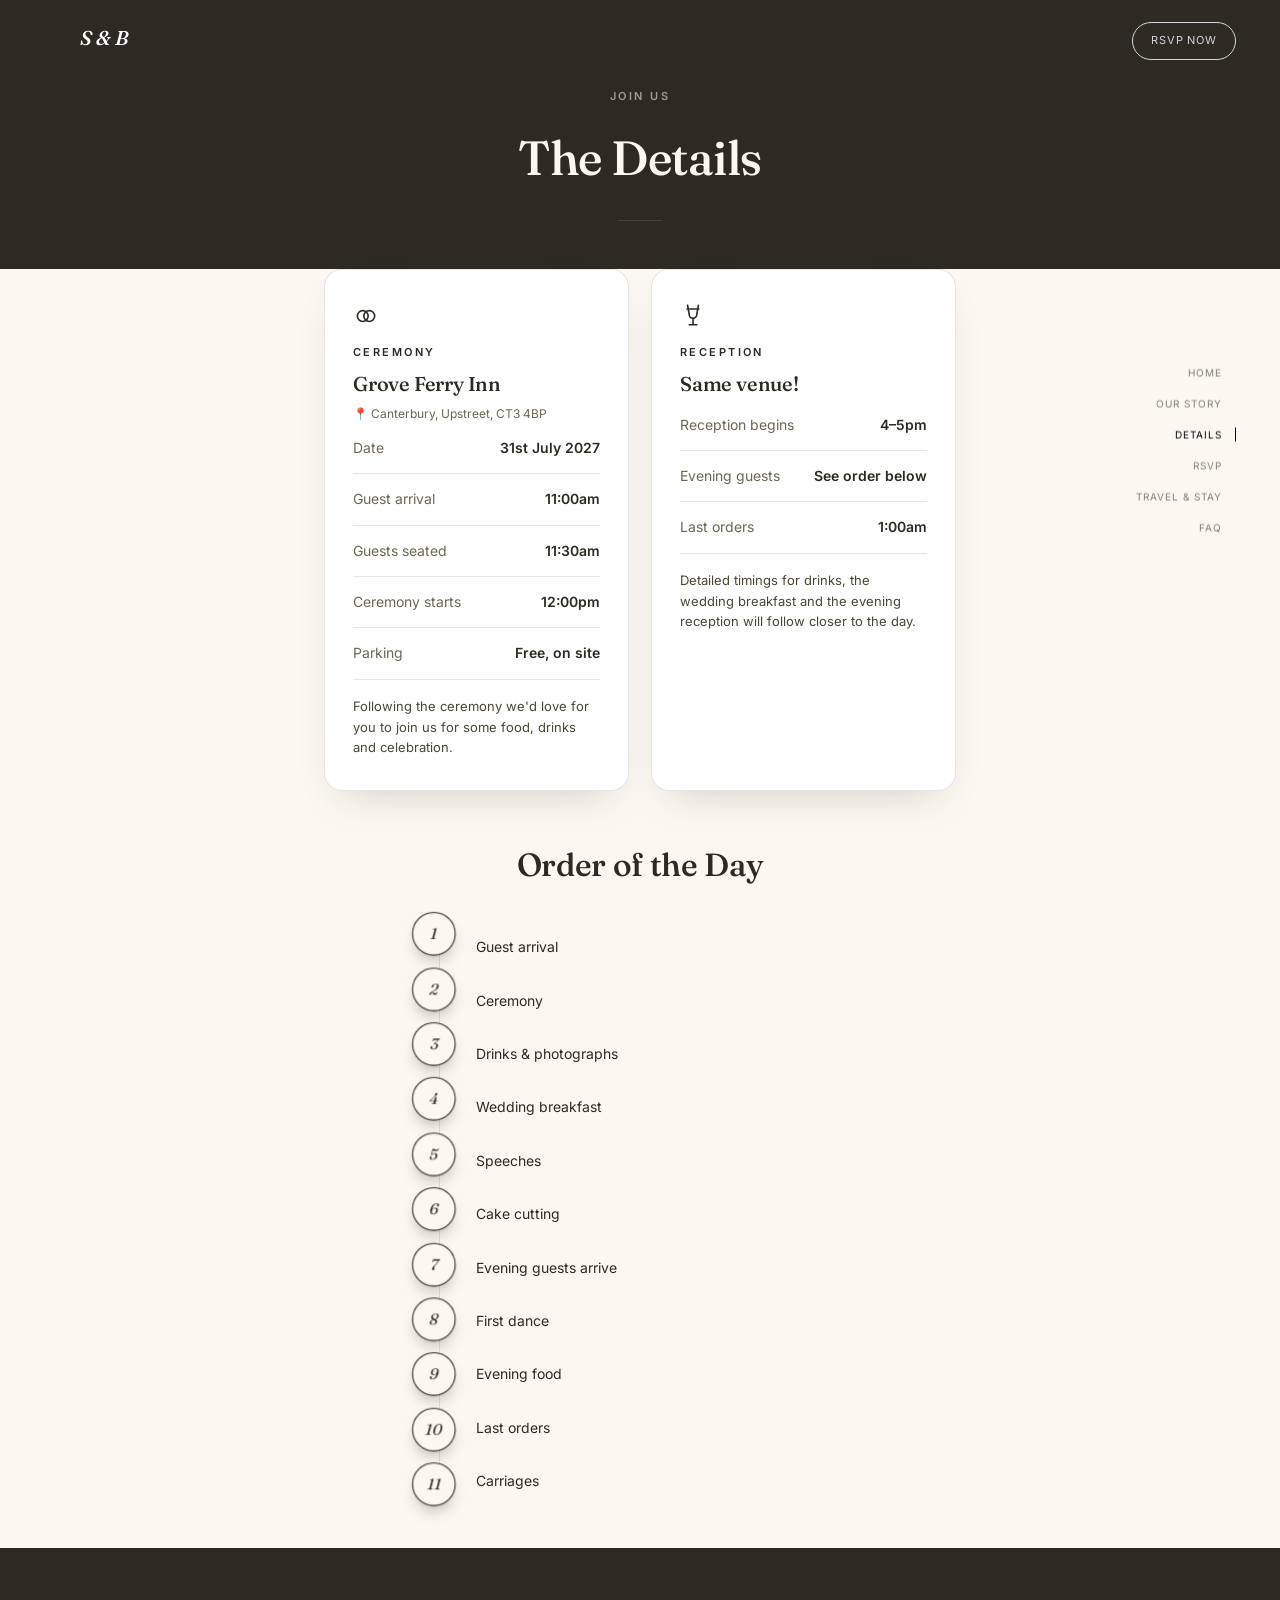
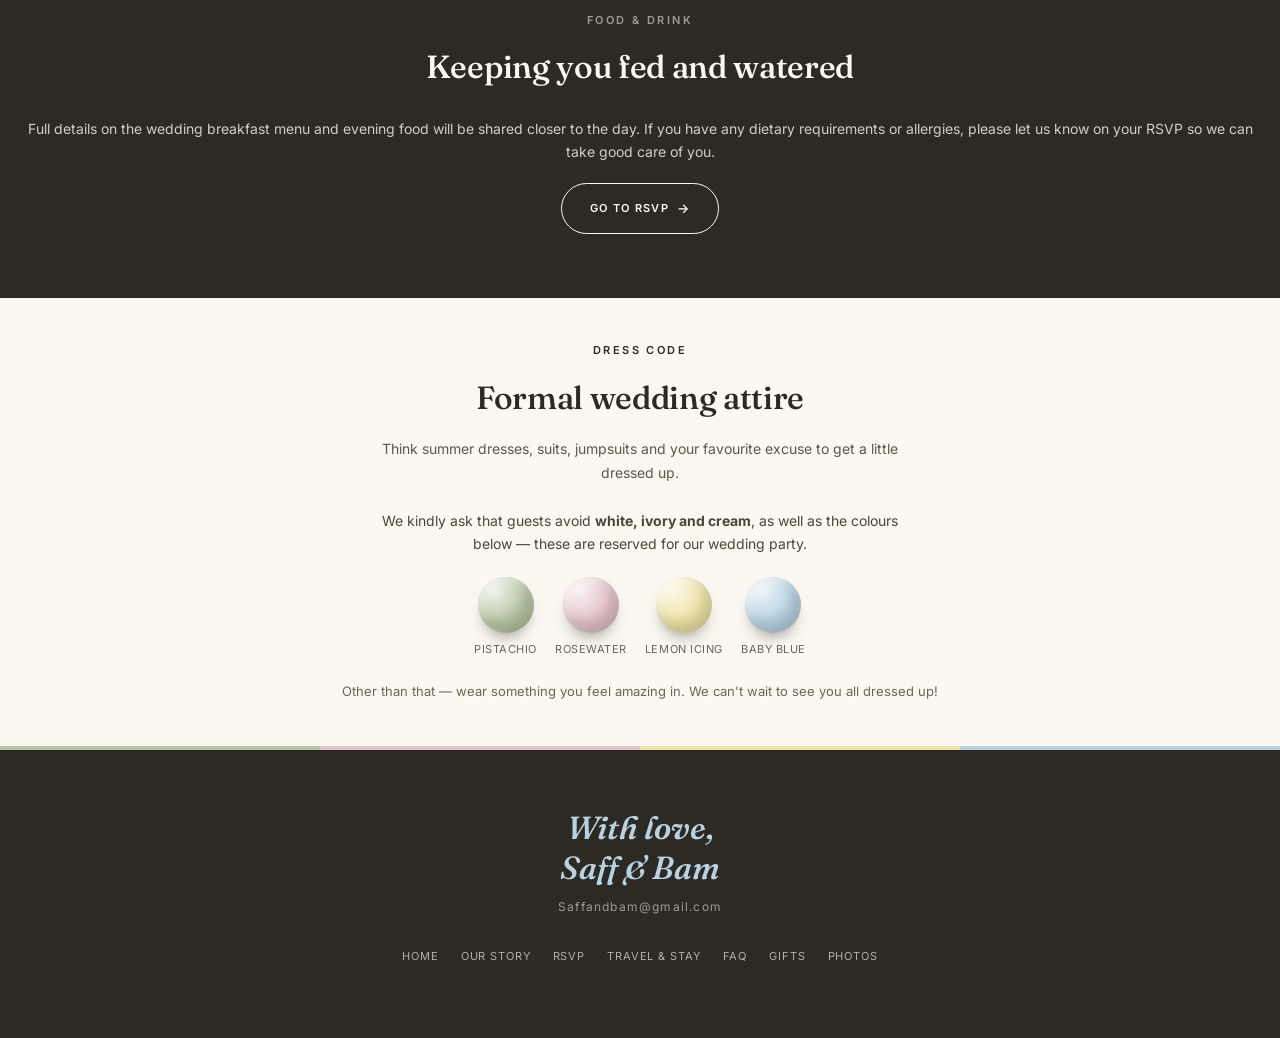
==== details.html @ 83f5a93e "Update details.html" ====
<!DOCTYPE html>
<html lang="en">
<head>
<meta charset="UTF-8">
<meta name="viewport" content="width=device-width, initial-scale=1.0">
<title>Details — Saff &amp; Bam</title>
<link rel="stylesheet" href="styles.css">
<style>
  .page-header{ background:var(--ink); padding:88px 24px 0; }
  .page-header .eyebrow{ color:var(--paper); opacity:.55; }
  .page-header h1{ color:var(--paper); }
  .page-header .lead{ color:rgba(251,248,241,.75); }
  .page-header .divider{ background:rgba(251,248,241,.3); }
  .page-header::after{ height:24px; }

  .card-icon{ width:26px; height:26px; color:var(--ink); margin-bottom:8px; }
  .card .eyebrow{ display:flex; align-items:center; gap:8px; }

  /* ---------- order of the day timeline ---------- */
  .day-timeline{ position:relative; max-width:440px; margin:0 auto; padding-left:56px; perspective:800px; }
  .day-timeline::before{ content:""; position:absolute; left:19px; top:4px; bottom:4px; width:1px; background:var(--line); }
  .day-progress{ position:absolute; left:19px; top:4px; width:2px; height:0; background:var(--ink); transition:height .12s linear; }
  .day-item{ position:relative; padding:11px 0; transform-style:preserve-3d; }
  .day-item .num{
    position:absolute; left:-56px; top:6px; width:40px; height:40px; border-radius:50%;
    background:var(--paper); border:1px solid var(--ink); display:flex; align-items:center; justify-content:center;
    font-family:'Fraunces',serif; font-style:italic; font-size:14px; color:var(--ink);
    opacity:.4; transform:translateZ(-30px) scale(.85);
    transition:transform .5s cubic-bezier(.2,.8,.2,1), opacity .5s;
  }
  .day-item.in-view .num{ opacity:1; transform:translateZ(24px) scale(1.06); box-shadow:0 8px 16px -6px rgba(44,42,34,.4); }
  .day-item .label{ font-size:14px; padding-top:9px; }

  .food-block{ background:var(--ink); padding:64px 24px; text-align:center; }
  .food-block .eyebrow{ color:var(--paper); opacity:.55; justify-content:center; }
  .food-block h2{ color:var(--paper); }
  .food-block p{ color:rgba(251,248,241,.8); }
  .food-block .btn-primary{ border-color:var(--paper) !important; color:var(--paper) !important; }
  .food-block .btn-primary:hover{ background:var(--paper); color:var(--ink) !important; }

  .eyebrow{ color:var(--ink); }

  section{ padding:44px 24px; }
  .section-head{ margin-bottom:26px; }

  #order-of-day{ padding-top:36px; }
  #order-of-day h2{ font-size:clamp(24px,4vw,32px); }

  /* ---------- dress code swatches: real 3D spheres ---------- */
  .swatch-row{ display:flex; gap:18px; justify-content:center; margin:22px 0; flex-wrap:wrap; }
  .swatch-lg{ text-align:center; }
  .swatch-lg .dot{
    width:56px; height:56px; border-radius:50%; margin:0 auto 8px; position:relative; overflow:hidden;
    box-shadow:inset -6px -8px 14px rgba(0,0,0,.18), inset 4px 5px 10px rgba(255,255,255,.5), 0 10px 16px -8px rgba(44,42,34,.5);
    transition:transform .15s ease-out;
    cursor:pointer;
  }
  .swatch-lg .dot::before{
    content:""; position:absolute; inset:0; border-radius:50%;
    background:radial-gradient(circle at 30% 25%, rgba(255,255,255,.75), transparent 55%);
    pointer-events:none;
  }
  .swatch-lg .name{ font-size:11px; letter-spacing:.05em; text-transform:uppercase; color:#6b6752; }
</style>
</head>
<body>

<nav class="site-nav">
  <a href="index.html" class="brand">S &amp; B</a>
</nav>
<a href="rsvp.html" class="nav-rsvp">RSVP Now</a>
<nav class="persistent-nav">
  <a href="index.html">Home</a>
  <a href="our-story.html">Our Story</a>
  <a href="details.html" class="active">Details</a>
  <a href="rsvp.html">RSVP</a>
  <a href="travel-stay.html">Travel &amp; Stay</a>
  <a href="faq.html">FAQ</a>
</nav>

<button class="nav-toggle" aria-label="Open menu" aria-expanded="false">
  <span class="bar"></span>
</button>
<nav class="nav-drawer">
  <a href="index.html">Home</a>
  <a href="our-story.html">Our Story</a>
  <a href="details.html" class="active">Details</a>
  <a href="rsvp.html">RSVP</a>
  <a href="travel-stay.html">Travel &amp; Stay</a>
  <a href="faq.html">FAQ</a>
  <a href="rsvp.html" class="nav-drawer-rsvp">RSVP Now</a>
</nav>

<header class="page-header">
  <div class="eyebrow">Join us</div>
  <h1>The Details</h1>
  <div class="divider"></div>
</header>

<section class="wrap-narrow" style="padding-top:0;">
  <div class="card-grid cols-2">
    <div class="card">
      <svg class="card-icon" viewBox="0 0 24 24" fill="none" stroke="currentColor" stroke-width="1.5" stroke-linecap="round" stroke-linejoin="round"><circle cx="9" cy="13" r="5"/><circle cx="15" cy="13" r="5"/></svg>
      <div class="eyebrow">Ceremony</div>
      <h3 style="margin-top:6px;font-size:20px;">Grove Ferry Inn</h3>
      <p style="margin-top:4px;font-size:12px;color:#6b6752;">📍 Canterbury, Upstreet, CT3 4BP</p>
      <div class="detail-row"><span class="k">Date</span><span class="v">31st July 2027</span></div>
      <div class="detail-row"><span class="k">Guest arrival</span><span class="v">11:00am</span></div>
      <div class="detail-row"><span class="k">Guests seated</span><span class="v">11:30am</span></div>
      <div class="detail-row"><span class="k">Ceremony starts</span><span class="v">12:00pm</span></div>
      <div class="detail-row"><span class="k">Parking</span><span class="v">Free, on site</span></div>
      <p style="margin-top:16px;font-size:13px;color:#4a4735;">Following the ceremony we'd love for you to join us for some food, drinks and celebration.</p>
    </div>
    <div class="card">
      <svg class="card-icon" viewBox="0 0 24 24" fill="none" stroke="currentColor" stroke-width="1.5" stroke-linecap="round" stroke-linejoin="round"><path d="M7 3l1.5 8.5a3.5 3.5 0 0 0 7 0L17 3"/><path d="M12 15v6M8.5 21h7"/><path d="M6.5 6.5h11"/></svg>
      <div class="eyebrow">Reception</div>
      <h3 style="margin-top:6px;font-size:20px;">Same venue!</h3>
      <div class="detail-row"><span class="k">Reception begins</span><span class="v">4–5pm</span></div>
      <div class="detail-row"><span class="k">Evening guests</span><span class="v">See order below</span></div>
      <div class="detail-row"><span class="k">Last orders</span><span class="v">1:00am</span></div>
      <p style="margin-top:16px;font-size:13px;color:#4a4735;">Detailed timings for drinks, the wedding breakfast and the evening reception will follow closer to the day.</p>
    </div>
  </div>
</section>

<section id="order-of-day">
  <div class="section-head">
    <h2>Order of the Day</h2>
  </div>
  <div class="day-timeline" id="dayTimeline">
    <div class="day-progress" id="dayProgress"></div>
    <div class="day-item"><div class="num">1</div><div class="label">Guest arrival</div></div>
    <div class="day-item"><div class="num">2</div><div class="label">Ceremony</div></div>
    <div class="day-item"><div class="num">3</div><div class="label">Drinks &amp; photographs</div></div>
    <div class="day-item"><div class="num">4</div><div class="label">Wedding breakfast</div></div>
    <div class="day-item"><div class="num">5</div><div class="label">Speeches</div></div>
    <div class="day-item"><div class="num">6</div><div class="label">Cake cutting</div></div>
    <div class="day-item"><div class="num">7</div><div class="label">Evening guests arrive</div></div>
    <div class="day-item"><div class="num">8</div><div class="label">First dance</div></div>
    <div class="day-item"><div class="num">9</div><div class="label">Evening food</div></div>
    <div class="day-item"><div class="num">10</div><div class="label">Last orders</div></div>
    <div class="day-item"><div class="num">11</div><div class="label">Carriages</div></div>
  </div>
</section>

<section class="food-block">
  <div class="section-head">
    <div class="eyebrow">Food &amp; Drink</div>
    <h2>Keeping you fed and watered</h2>
  </div>
  <p style="font-size:14px;">Full details on the wedding breakfast menu and evening food will be shared closer to the day. If you have any dietary requirements or allergies, please let us know on your RSVP so we can take good care of you.</p>
  <a class="btn btn-primary" href="rsvp.html" style="margin-top:20px; border-color:var(--ink); color:var(--ink);">Go to RSVP</a>
</section>

<section id="dress-code" style="text-align:center;">
  <div class="section-head">
    <div class="eyebrow">Dress Code</div>
    <h2>Formal wedding attire</h2>
    <p class="lead">Think summer dresses, suits, jumpsuits and your favourite excuse to get a little dressed up.</p>
  </div>

  <p style="max-width:520px;margin:0 auto;font-size:14px;color:#4a4735;">We kindly ask that guests avoid <strong>white, ivory and cream</strong>, as well as the colours below — these are reserved for our wedding party.</p>

  <div class="swatch-row">
    <div class="swatch-lg"><div class="dot" style="background:var(--pistachio);"></div><div class="name">Pistachio</div></div>
    <div class="swatch-lg"><div class="dot" style="background:var(--rosewater);"></div><div class="name">Rosewater</div></div>
    <div class="swatch-lg"><div class="dot" style="background:var(--lemon);"></div><div class="name">Lemon Icing</div></div>
    <div class="swatch-lg"><div class="dot" style="background:var(--babyblue);"></div><div class="name">Baby Blue</div></div>
  </div>

  <p style="font-size:13px;color:#6b6752;">Other than that — wear something you feel amazing in. We can't wait to see you all dressed up!</p>
</section>

<footer>
  <div class="script">With love,</div>
  <div class="script" style="margin-top:4px;">Saff &amp; Bam</div>
  <div class="tag">Saffandbam@gmail.com</div>
  <nav class="foot-nav">
    <a href="index.html">Home</a><a href="our-story.html">Our Story</a><a href="rsvp.html">RSVP</a>
    <a href="travel-stay.html">Travel &amp; Stay</a><a href="faq.html">FAQ</a><a href="gifts.html">Gifts</a><a href="photos.html">Photos</a>
  </nav>
</footer>

<script>
(function(){
  "use strict";
  var reduceMotion = window.matchMedia('(prefers-reduced-motion: reduce)').matches;

  /* ---- self-drawing timeline progress line ---- */
  var timeline = document.getElementById('dayTimeline');
  var progress = document.getElementById('dayProgress');
  if (timeline && progress && !reduceMotion){
    function updateProgress(){
      var rect = timeline.getBoundingClientRect();
      var vh = window.innerHeight || document.documentElement.clientHeight;
      var total = rect.height;
      var visible = vh * 0.75 - rect.top;
      var pct = Math.max(0, Math.min(1, visible / total));
      progress.style.height = (pct * 100) + '%';
    }
    window.addEventListener('scroll', updateProgress, {passive:true});
    window.addEventListener('resize', updateProgress);
    updateProgress();
  } else if (progress){
    progress.style.height = '100%';
  }

  /* ---- depth-pop markers as each step scrolls into view ---- */
  var items = document.querySelectorAll('.day-item');
  if ('IntersectionObserver' in window && !reduceMotion){
    var io = new IntersectionObserver(function(entries){
      entries.forEach(function(e){
        if (e.isIntersecting){ e.target.classList.add('in-view'); }
      });
    }, {threshold:.5});
    items.forEach(function(item){ io.observe(item); });
  } else {
    items.forEach(function(item){ item.classList.add('in-view'); });
  }

  /* ---- pointer-tilt on the dress-code spheres ---- */
  var dots = document.querySelectorAll('.swatch-lg .dot');
  dots.forEach(function(dot){
    dot.addEventListener('mousemove', function(e){
      var r = dot.getBoundingClientRect();
      var x = (e.clientX - r.left) / r.width - .5;
      var y = (e.clientY - r.top) / r.height - .5;
      dot.style.transform = 'perspective(300px) rotateY(' + (x*28) + 'deg) rotateX(' + (-y*28) + 'deg)';
    });
    dot.addEventListener('mouseleave', function(){ dot.style.transform = 'perspective(300px) rotateY(0) rotateX(0)'; });
    dot.addEventListener('touchmove', function(e){
      var t = e.touches[0]; var r = dot.getBoundingClientRect();
      var x = (t.clientX - r.left) / r.width - .5;
      var y = (t.clientY - r.top) / r.height - .5;
      dot.style.transform = 'perspective(300px) rotateY(' + (x*28) + 'deg) rotateX(' + (-y*28) + 'deg)';
    }, {passive:true});
    dot.addEventListener('touchend', function(){ dot.style.transform = 'perspective(300px) rotateY(0) rotateX(0)'; });
  });
})();
</script>
<script src="nav.js" defer></script>
</body>
</html>
---- styles.css ----
@import url('https://fonts.googleapis.com/css2?family=Fraunces:ital,opsz,wght@0,9..144,340;0,9..144,440;0,9..144,560;0,9..144,620;0,9..144,700;0,9..144,800;1,9..144,420;1,9..144,500&family=Inter:wght@400;500;600&family=Mrs+Saint+Delafield&display=swap');

:root{
  --ink:#2c2a22;
  --paper:#FBF8F1;
  --paper-soft:#F2EEE1;
  --pistachio:#B7C6A2;
  --pistachio-deep:#8FA476;
  --rosewater:#E3C3CA;
  --rosewater-deep:#C99CA9;
  --lemon:#EFE3A6;
  --lemon-deep:#D8C765;
  --babyblue:#B7D3E3;
  --babyblue-deep:#8EB6CE;
  --line: rgba(44,42,34,0.12);
  --ease: cubic-bezier(.6,.05,.2,1);
  --max: 1080px;
}
*{box-sizing:border-box;}
html{scroll-behavior:smooth;}
body{
  margin:0; background:var(--paper); color:var(--ink);
  font-family:'Inter', sans-serif; font-size:16px; line-height:1.6;
  -webkit-font-smoothing:antialiased;
}
h1,h2,h3,.display{ font-family:'Fraunces', serif; font-weight:520; letter-spacing:-0.01em; margin:0; color:var(--ink); }
.script{ font-family:'Fraunces', serif; font-style:italic; font-weight:560; line-height:1.15; }
p{ margin:0; }
a{ color:inherit; text-decoration:none; }
img{ max-width:100%; display:block; }
.eyebrow{ font-size:11px; letter-spacing:.22em; text-transform:uppercase; color:var(--rosewater-deep); font-weight:600; }

.wrap{ max-width:var(--max); margin:0 auto; padding:0 24px; }
.wrap-narrow{ max-width:680px; margin:0 auto; padding:0 24px; }

/* ---------- NAV — brand mark + persistent side list, always visible on desktop ---------- */
.site-nav{ position:fixed; top:0; left:0; z-index:44; padding:22px 24px 22px 80px; }
.brand{
  font-family:'Fraunces', serif; font-style:italic; font-weight:560; font-size:20px; color:#fff;
  letter-spacing:.01em; mix-blend-mode:difference;
}
.persistent-nav{
  position:fixed; right:44px; top:50%; transform:translateY(-50%); z-index:44;
  display:flex; flex-direction:column; align-items:flex-end; gap:15px;
  mix-blend-mode:difference;
}
.persistent-nav a{
  color:#fff; font-family:'Inter',sans-serif; font-size:10px; letter-spacing:.1em; text-transform:uppercase;
  opacity:.5; position:relative; padding-right:14px; transition:opacity .2s;
}
.persistent-nav a:hover{ opacity:.85; }
.persistent-nav a.active{ opacity:1; }
.persistent-nav a.active::after{ content:""; position:absolute; right:0; top:1px; bottom:1px; width:1px; background:#fff; }
.nav-rsvp{
  position:fixed; top:22px; right:44px; z-index:44;
  border:1px solid #fff; color:#fff; mix-blend-mode:difference;
  border-radius:999px; padding:9px 18px; font-size:11px; letter-spacing:.08em; text-transform:uppercase;
  display:none;
}
@media (min-width:640px){ .nav-rsvp{ display:inline-block; } }
@media (max-width:480px){ .persistent-nav{ right:20px; gap:11px; } .persistent-nav a{ font-size:9px; padding-right:11px; } .nav-rsvp{ right:20px; } }

/* ---------- MOBILE NAV: hamburger + full-screen drawer, replaces the always-visible side list below 860px ---------- */
.nav-toggle{
  display:none; position:fixed; top:18px; right:20px; z-index:46;
  width:44px; height:44px; border-radius:50%; border:1px solid rgba(251,248,241,.5);
  background:rgba(20,18,12,.25); backdrop-filter:blur(2px);
  align-items:center; justify-content:center; cursor:pointer;
}
.nav-toggle .bar{ display:block; width:18px; height:1.5px; background:#fff; position:relative; transition:transform .25s var(--ease), opacity .2s; }
.nav-toggle .bar::before, .nav-toggle .bar::after{ content:""; position:absolute; left:0; width:18px; height:1.5px; background:#fff; transition:transform .25s var(--ease); }
.nav-toggle .bar::before{ top:-6px; }
.nav-toggle .bar::after{ top:6px; }
body.nav-open .nav-toggle .bar{ background:transparent; }
body.nav-open .nav-toggle .bar::before{ top:0; transform:rotate(45deg); }
body.nav-open .nav-toggle .bar::after{ top:0; transform:rotate(-45deg); }

.nav-drawer{
  position:fixed; inset:0; z-index:45; background:var(--ink);
  display:flex; flex-direction:column; align-items:center; justify-content:center; gap:22px;
  opacity:0; pointer-events:none; transform:translateY(-8px);
  transition:opacity .3s var(--ease), transform .3s var(--ease);
}
body.nav-open .nav-drawer{ opacity:1; pointer-events:auto; transform:none; }
.nav-drawer a{
  color:var(--paper); font-family:'Fraunces',serif; font-size:22px; opacity:.85; transition:opacity .2s;
}
.nav-drawer a.active{ opacity:1; font-style:italic; color:var(--rosewater); }
.nav-drawer a:hover{ opacity:1; }
.nav-drawer .nav-drawer-rsvp{
  margin-top:14px; border:1px solid var(--paper); border-radius:999px; padding:12px 30px;
  font-family:'Inter',sans-serif; font-size:11px; letter-spacing:.14em; text-transform:uppercase;
}

@media (max-width:860px){
  .persistent-nav{ display:none; }
  .nav-toggle{ display:flex; }
}
@media (min-width:861px){
  .nav-drawer{ display:none; }
}
body.nav-open{ overflow:hidden; }
body.nav-open .site-nav,
body.nav-open .nav-rsvp{ opacity:0; pointer-events:none; }

/* ---------- HERO / PAGE HEADER ---------- */
.page-header{
  text-align:center; padding:110px 24px 0;
  background: var(--pistachio);
}
.page-header .eyebrow{ color:var(--ink); opacity:.55; }
.page-header h1{ font-size:clamp(32px,6vw,48px); margin-top:14px; }
.page-header p.lead{ max-width:520px; margin:18px auto 0; color:#3a4232; font-size:14px; line-height:1.7; }
.page-header::after{
  content:""; display:block; height:52px;
}
.divider{ width:44px; height:1px; background:var(--ink); opacity:.35; margin:24px auto; }

/* ---------- FLORAL SPRIG (inline svg accent) ---------- */
.sprig{ width:52px; height:auto; margin:0 auto; opacity:.75; }

/* ---------- SECTION ---------- */
section{ padding:72px 24px; }
.section-head{ text-align:center; margin-bottom:44px; }
.section-head h2{ font-size:clamp(24px,4vw,32px); margin-top:12px; }
.section-head p.lead{ margin-top:14px; font-size:14px; color:#5b5847; max-width:520px; margin-left:auto; margin-right:auto; line-height:1.7; }

/* ---------- CARDS ---------- */
.card{
  background:#fff; border-radius:18px; padding:32px 28px;
  box-shadow:0 18px 40px -22px rgba(44,42,34,.25);
  border:1px solid var(--line);
}
.card-grid{ display:grid; gap:22px; }
@media (min-width:640px){ .card-grid.cols-2{ grid-template-columns:1fr 1fr; } }
@media (min-width:860px){ .card-grid.cols-3{ grid-template-columns:repeat(3,1fr); } }

.tag-swatches{ display:flex; gap:10px; justify-content:center; margin:22px 0; flex-wrap:wrap; }
.swatch{ width:18px; height:18px; border-radius:50%; box-shadow:inset 0 0 0 1px rgba(0,0,0,.08); }
.swatch.pistachio{ background:var(--pistachio); }
.swatch.rosewater{ background:var(--rosewater); }
.swatch.lemon{ background:var(--lemon); }
.swatch.babyblue{ background:var(--babyblue); }

/* ---------- STORY TIMELINE ---------- */
.story-block{ margin-top:60px; }
.story-block:first-child{ margin-top:0; }
.story-block .story-eyebrow{ text-align:center; }
.story-block h3{ text-align:center; font-size:24px; margin-top:10px; }
.story-block p.body{ max-width:640px; margin:22px auto 0; font-size:15px; color:#433f30; line-height:1.85; }
.story-photo{ margin-top:28px; border-radius:16px; overflow:hidden; box-shadow:0 20px 44px -22px rgba(44,42,34,.35); max-width:520px; margin-left:auto; margin-right:auto; }
.story-video-frame{
  max-width:360px; margin:28px auto 0; border-radius:16px; overflow:hidden;
  box-shadow:0 20px 44px -22px rgba(44,42,34,.35); border:6px solid #fff;
  position:relative;
}
.story-video-frame video{ width:100%; display:block; }
.story-caption{ text-align:center; font-family:'Fraunces',serif; font-style:italic; color:#6b6752; font-size:13px; margin-top:14px; }

/* ---------- COUNTDOWN ---------- */
.countdown{ display:grid; grid-template-columns:repeat(4,1fr); gap:12px; max-width:420px; margin:32px auto 0; }
.countdown .cell{ border-radius:12px; padding:18px 4px; text-align:center; color:#2c2a22; }
.countdown .cell:nth-child(1){ background:var(--pistachio); }
.countdown .cell:nth-child(2){ background:var(--rosewater); }
.countdown .cell:nth-child(3){ background:var(--lemon); }
.countdown .cell:nth-child(4){ background:var(--babyblue); }
.countdown .num{ font-family:'Fraunces',serif; font-weight:560; font-size:24px; display:block; }
.countdown .lbl{ font-size:9px; letter-spacing:.14em; text-transform:uppercase; opacity:.65; margin-top:6px; display:block; }

/* ---------- DETAIL LIST ---------- */
.detail-row{ display:flex; justify-content:space-between; gap:16px; padding:14px 0; border-bottom:1px solid var(--line); font-size:14px; }
.detail-row:last-child{ border-bottom:none; }
.detail-row .k{ color:#6b6752; }
.detail-row .v{ font-weight:600; text-align:right; }

/* ---------- BUTTONS — thin outlined pill CTA language ---------- */
.btn{
  display:inline-flex; align-items:center; gap:8px; padding:14px 28px; border-radius:999px; font-size:11px;
  letter-spacing:.12em; text-transform:uppercase; font-weight:600; cursor:pointer; border:1px solid currentColor;
  background:transparent; transition:transform .25s var(--ease), background .25s, color .25s;
}
.btn::after{ content:"→"; font-size:13px; transition:transform .2s; }
.btn:hover{ transform:translateY(-2px); }
.btn:hover::after{ transform:translateX(3px); }
.btn-primary{ border-color:var(--ink); color:var(--ink); }
.btn-primary:hover{ background:var(--ink); color:var(--paper); }
.btn-ghost{ background:transparent; border:1px solid var(--ink); color:var(--ink); }
.btn-ghost:hover{ background:var(--ink); color:var(--paper); }

/* vertical capsule — the scroll-cue / signature CTA shape */
.capsule-cta{
  display:inline-flex; flex-direction:column; align-items:center; justify-content:center; gap:10px;
  width:78px; height:120px; border-radius:999px; border:1px solid rgba(251,248,241,.75);
  color:var(--paper); font-family:'Fraunces',serif; font-style:italic; font-size:13px; line-height:1.25; text-align:center;
  background:rgba(20,18,12,.15); backdrop-filter:blur(2px);
  transition:transform .3s var(--ease), border-color .3s;
}
.capsule-cta:hover{ transform:translateY(3px); border-color:#fff; }
.capsule-cta svg{ width:14px; height:14px; animation:capsule-bounce 1.8s ease-in-out infinite; }
@keyframes capsule-bounce{ 0%,100%{ transform:translateY(0); } 50%{ transform:translateY(4px); } }

/* ---------- FAQ ---------- */
details.faq-item{ border-bottom:1px solid var(--line); padding:16px 0; }
details.faq-item summary{ cursor:pointer; list-style:none; display:flex; justify-content:space-between; gap:12px; align-items:center; font-family:'Fraunces',serif; font-size:16px; }
details.faq-item summary::-webkit-details-marker{ display:none; }
details.faq-item summary::after{ content:"+"; color:var(--rosewater-deep); font-size:20px; font-family:'Inter',sans-serif; transition:transform .3s; flex-shrink:0; }
details.faq-item[open] summary::after{ transform:rotate(45deg); }
details.faq-item p{ margin-top:10px; font-size:14px; color:#4a4735; line-height:1.7; }

/* ---------- FORM ---------- */
.field{ margin-top:22px; text-align:left; }
.field label{ display:block; font-size:11px; letter-spacing:.08em; text-transform:uppercase; color:#6b6752; margin-bottom:6px; }
.field input, .field select, .field textarea{
  width:100%; border:1px solid var(--line); background:#fff; border-radius:10px;
  padding:12px 14px; font-family:'Inter',sans-serif; font-size:14px; color:var(--ink);
}
.field input:focus-visible, .field select:focus-visible, .field textarea:focus-visible{ outline:2px solid var(--rosewater-deep); outline-offset:1px; }
.attend-toggle{ display:flex; gap:8px; }
.attend-toggle input{ position:absolute; opacity:0; width:1px; height:1px; }
.attend-toggle label{ flex:1; text-align:center; padding:12px 0; border-radius:10px; border:1px solid var(--line); font-size:13px; cursor:pointer; font-weight:500; transition:background .25s,color .25s; }
.attend-toggle input:checked + label{ background:var(--ink); color:var(--paper); border-color:var(--ink); }

/* ---------- GALLERY ---------- */
.gallery{ columns:2 220px; column-gap:12px; }
.gallery img{ margin-bottom:12px; border-radius:12px; }
@media(min-width:700px){ .gallery{ columns:3 240px; } }

/* ---------- FOOTER ---------- */
footer{ padding:64px 24px 72px; text-align:center; background:var(--ink); color:var(--paper); margin-top:0; position:relative; }
footer::before{
  content:""; position:absolute; top:0; left:0; right:0; height:4px;
  background: linear-gradient(90deg, var(--pistachio) 0 25%, var(--rosewater) 25% 50%, var(--lemon) 50% 75%, var(--babyblue) 75% 100%);
}
footer .script{ font-size:32px; color:var(--babyblue); }
footer .tag{ margin-top:10px; font-size:12px; letter-spacing:.1em; color:rgba(251,248,241,.55); }
footer .foot-nav{ display:flex; gap:22px; justify-content:center; flex-wrap:wrap; margin-top:32px; }
footer .foot-nav a{ font-size:11px; letter-spacing:.08em; text-transform:uppercase; color:rgba(251,248,241,.65); }

@media (prefers-reduced-motion: reduce){ *{ animation-duration:.001ms !important; transition-duration:.001ms !important; } }
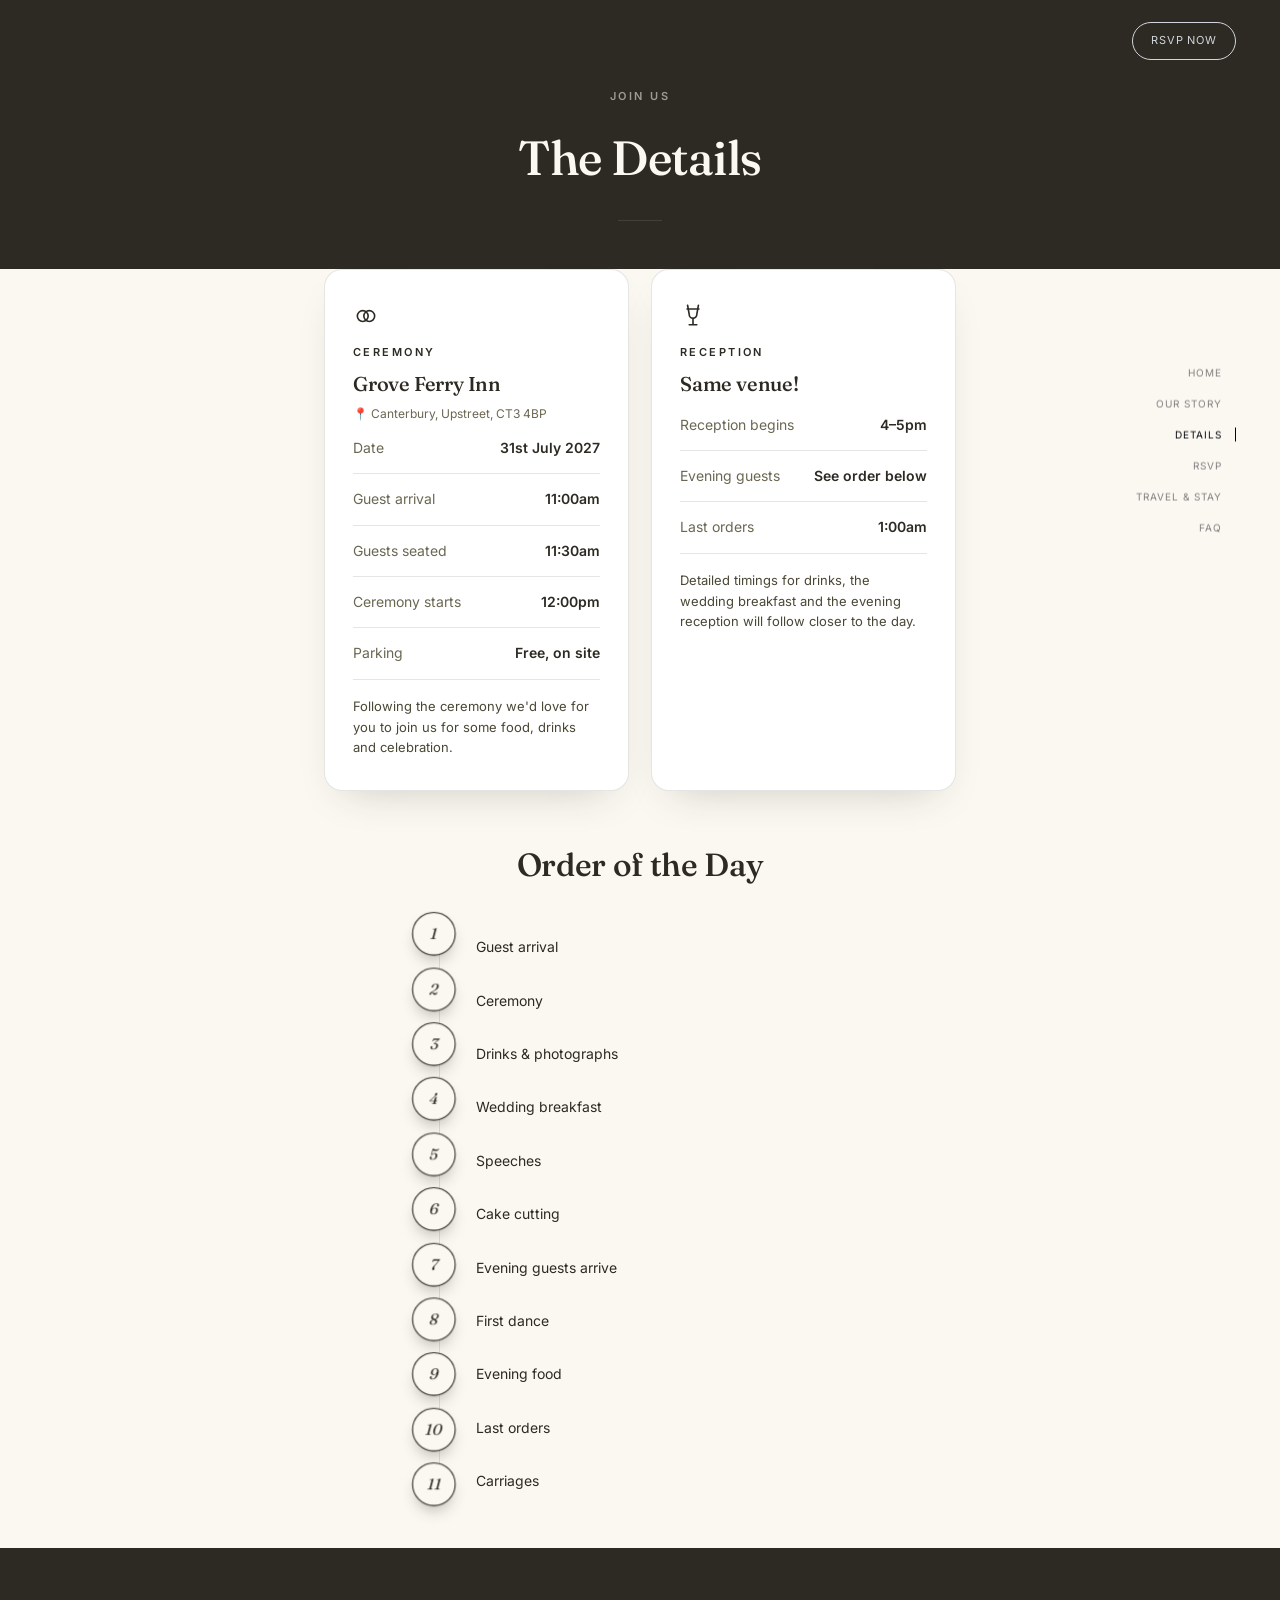
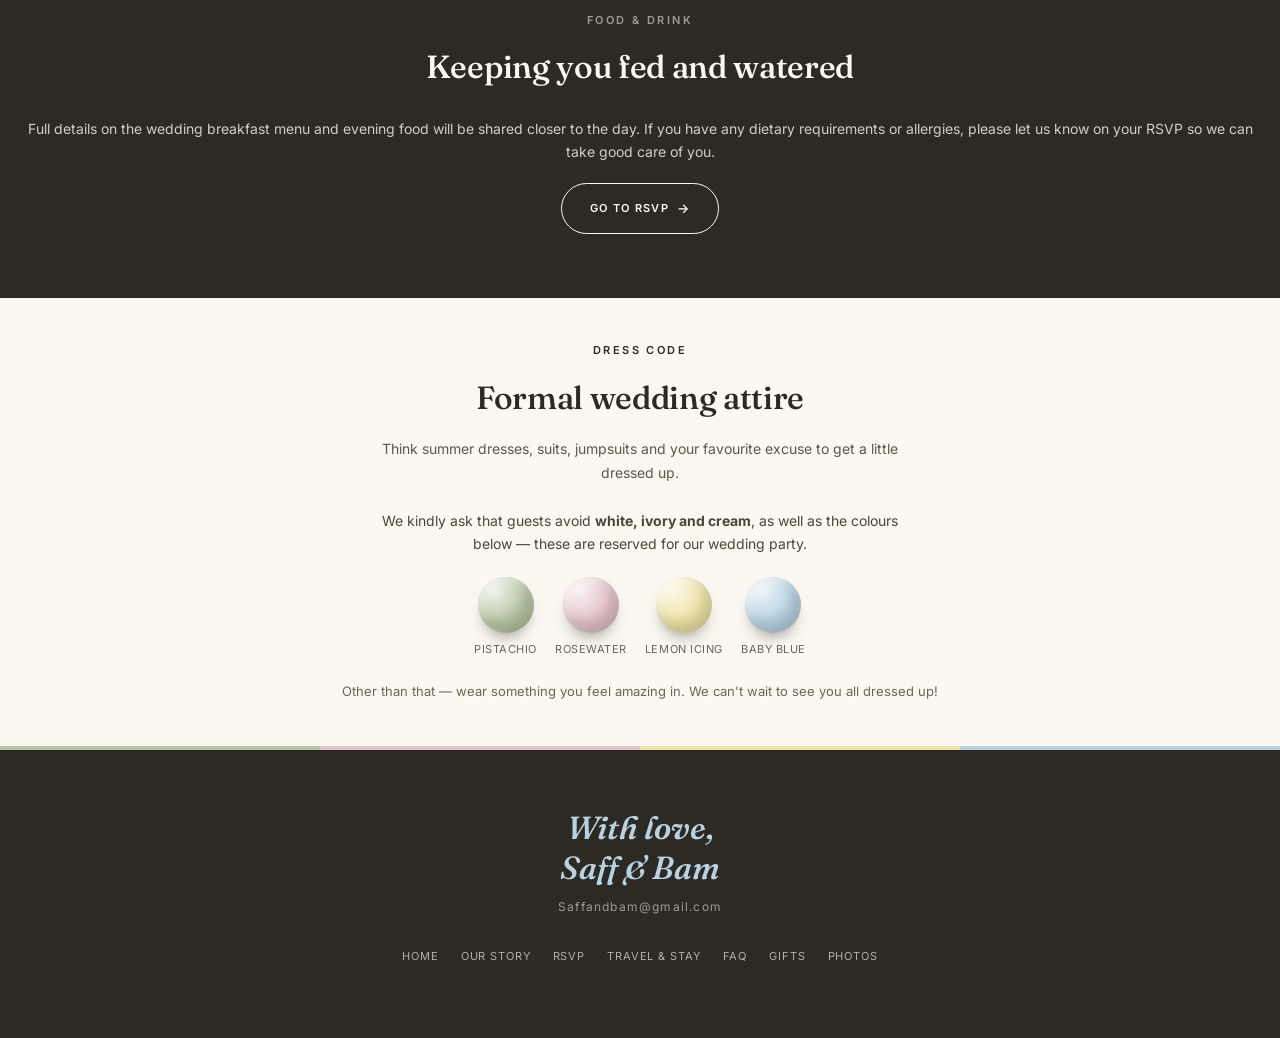
==== commit 512e5583: "Update details.html" ====
--- a/details.html
+++ b/details.html
@@ -65,9 +65,6 @@
 </head>
 <body>
 
-<nav class="site-nav">
-  <a href="index.html" class="brand">S &amp; B</a>
-</nav>
 <a href="rsvp.html" class="nav-rsvp">RSVP Now</a>
 <nav class="persistent-nav">
   <a href="index.html">Home</a>
--- a/styles.css
+++ b/styles.css
@@ -95,6 +95,7 @@
 @media (max-width:860px){
   .persistent-nav{ display:none; }
   .nav-toggle{ display:flex; }
+  .site-nav{ position:absolute; }
 }
 @media (min-width:861px){
   .nav-drawer{ display:none; }
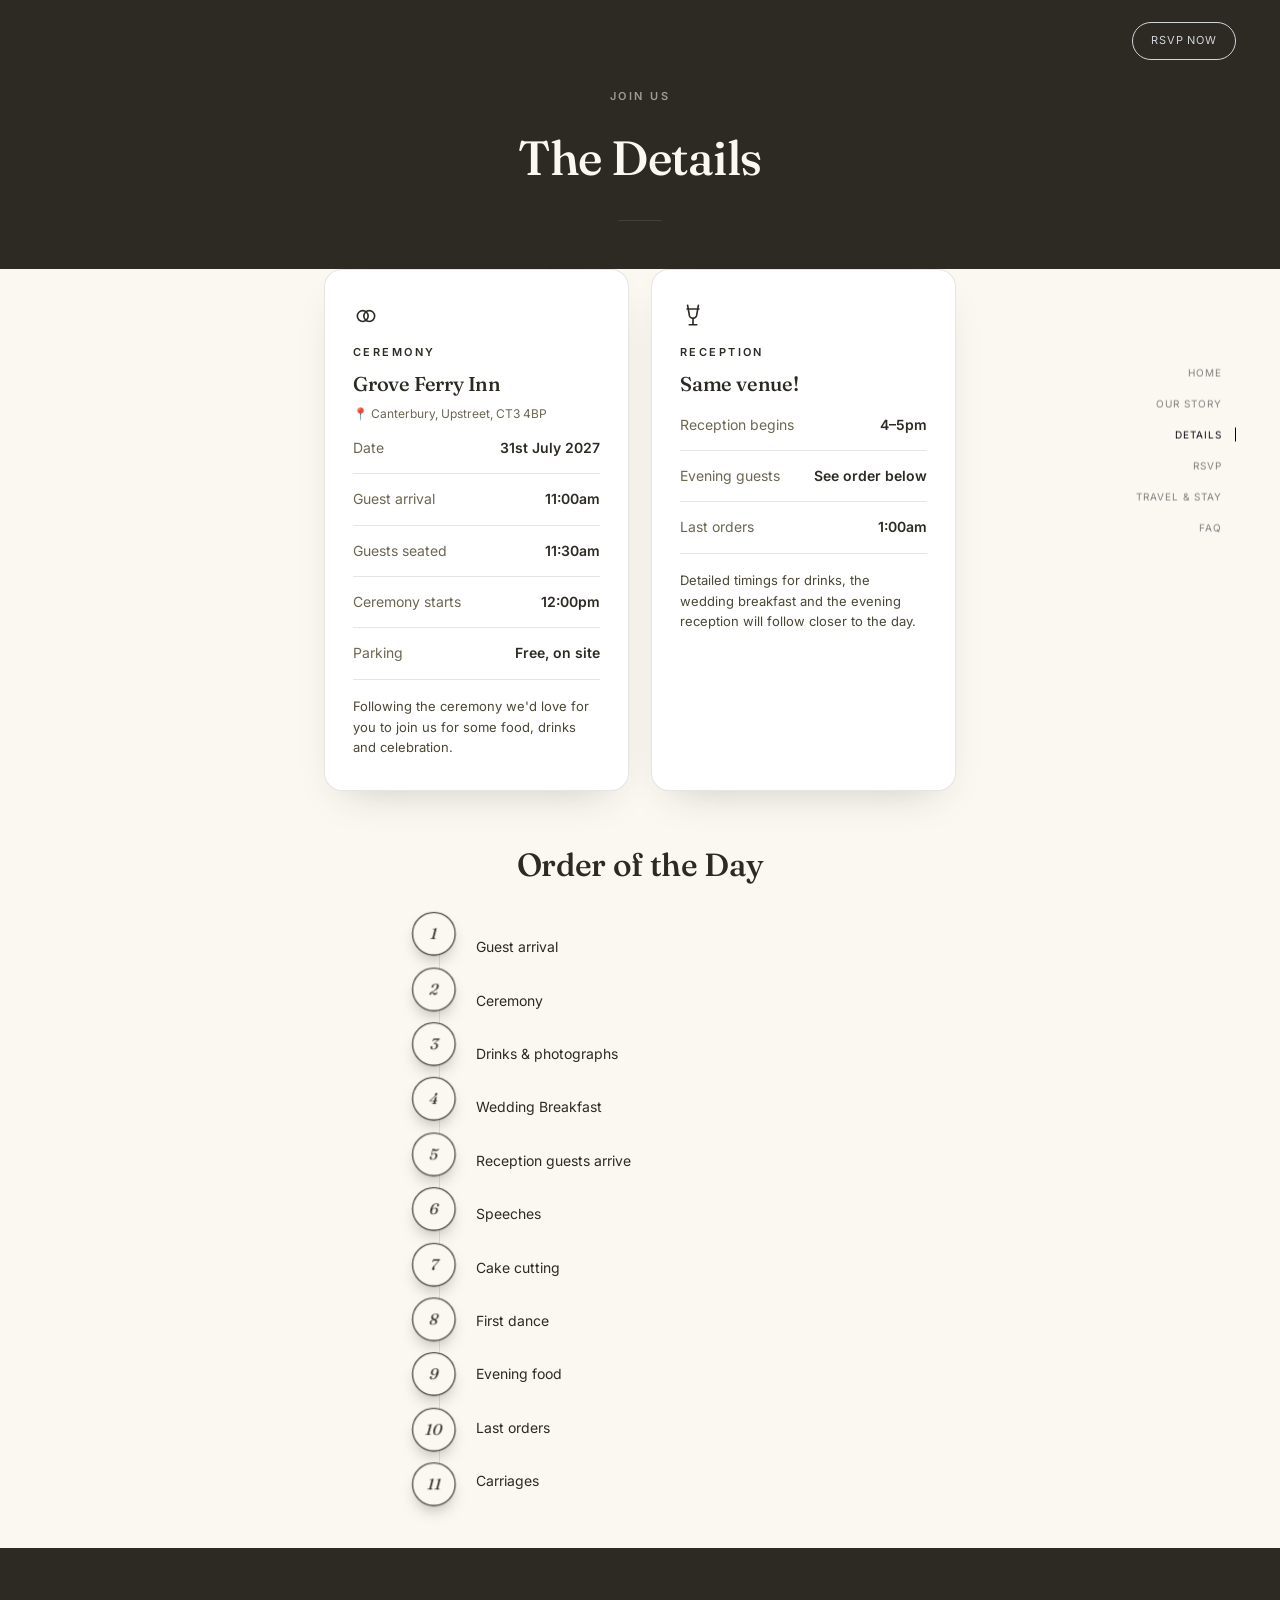
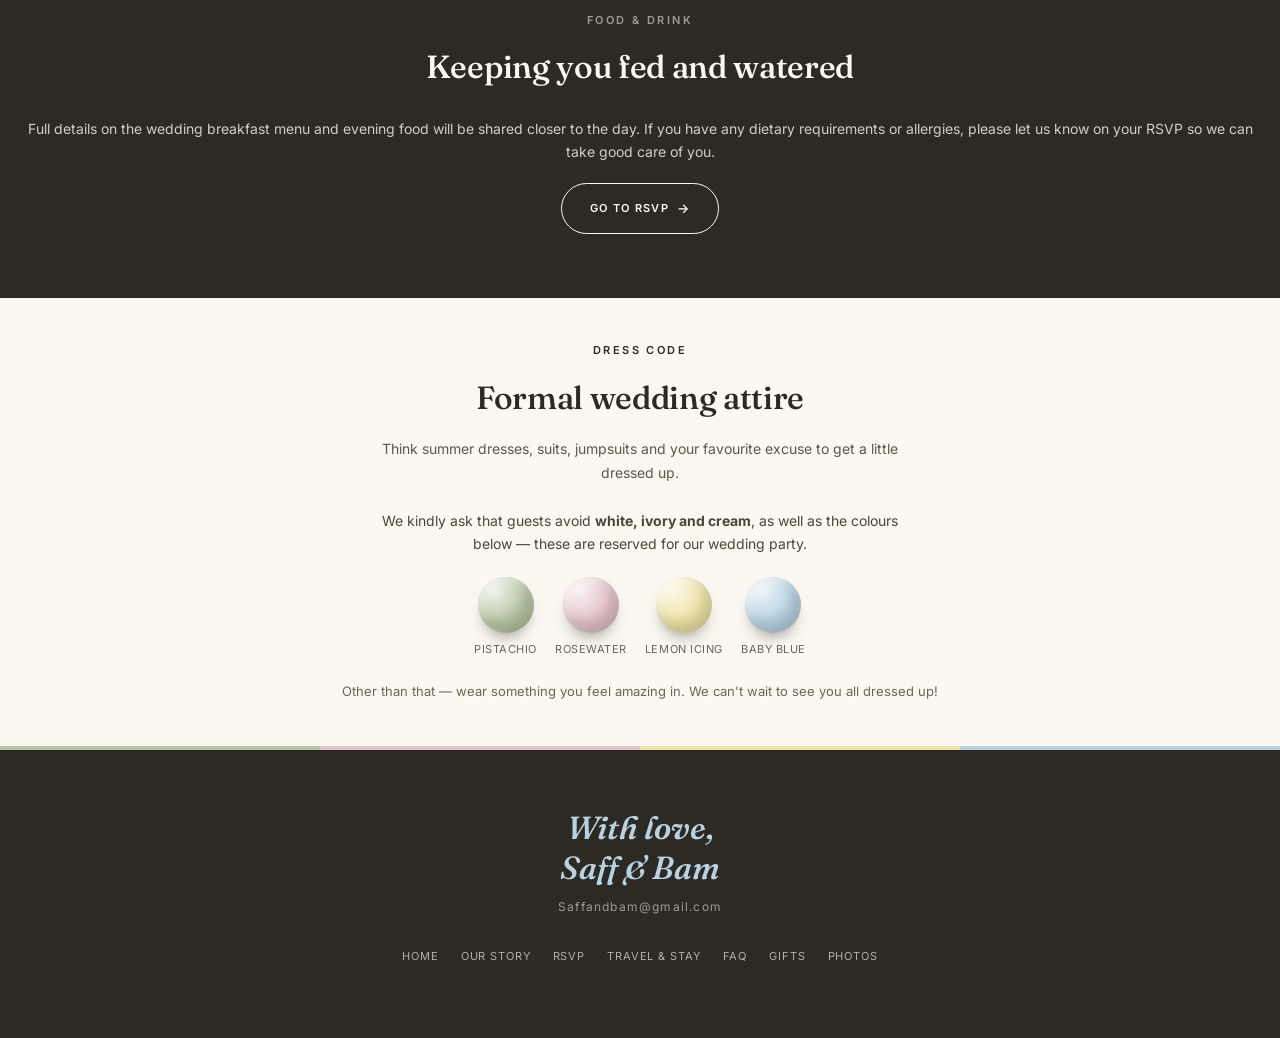
==== commit 0a22399e: "Update details.html" ====
--- a/details.html
+++ b/details.html
@@ -129,10 +129,10 @@
     <div class="day-item"><div class="num">1</div><div class="label">Guest arrival</div></div>
     <div class="day-item"><div class="num">2</div><div class="label">Ceremony</div></div>
     <div class="day-item"><div class="num">3</div><div class="label">Drinks &amp; photographs</div></div>
-    <div class="day-item"><div class="num">4</div><div class="label">Wedding breakfast</div></div>
-    <div class="day-item"><div class="num">5</div><div class="label">Speeches</div></div>
-    <div class="day-item"><div class="num">6</div><div class="label">Cake cutting</div></div>
-    <div class="day-item"><div class="num">7</div><div class="label">Evening guests arrive</div></div>
+    <div class="day-item"><div class="num">4</div><div class="label">Wedding Breakfast</div></div>
+    <div class="day-item"><div class="num">5</div><div class="label">Reception guests arrive</div></div>
+    <div class="day-item"><div class="num">6</div><div class="label">Speeches</div></div>
+    <div class="day-item"><div class="num">7</div><div class="label">Cake cutting</div></div>
     <div class="day-item"><div class="num">8</div><div class="label">First dance</div></div>
     <div class="day-item"><div class="num">9</div><div class="label">Evening food</div></div>
     <div class="day-item"><div class="num">10</div><div class="label">Last orders</div></div>
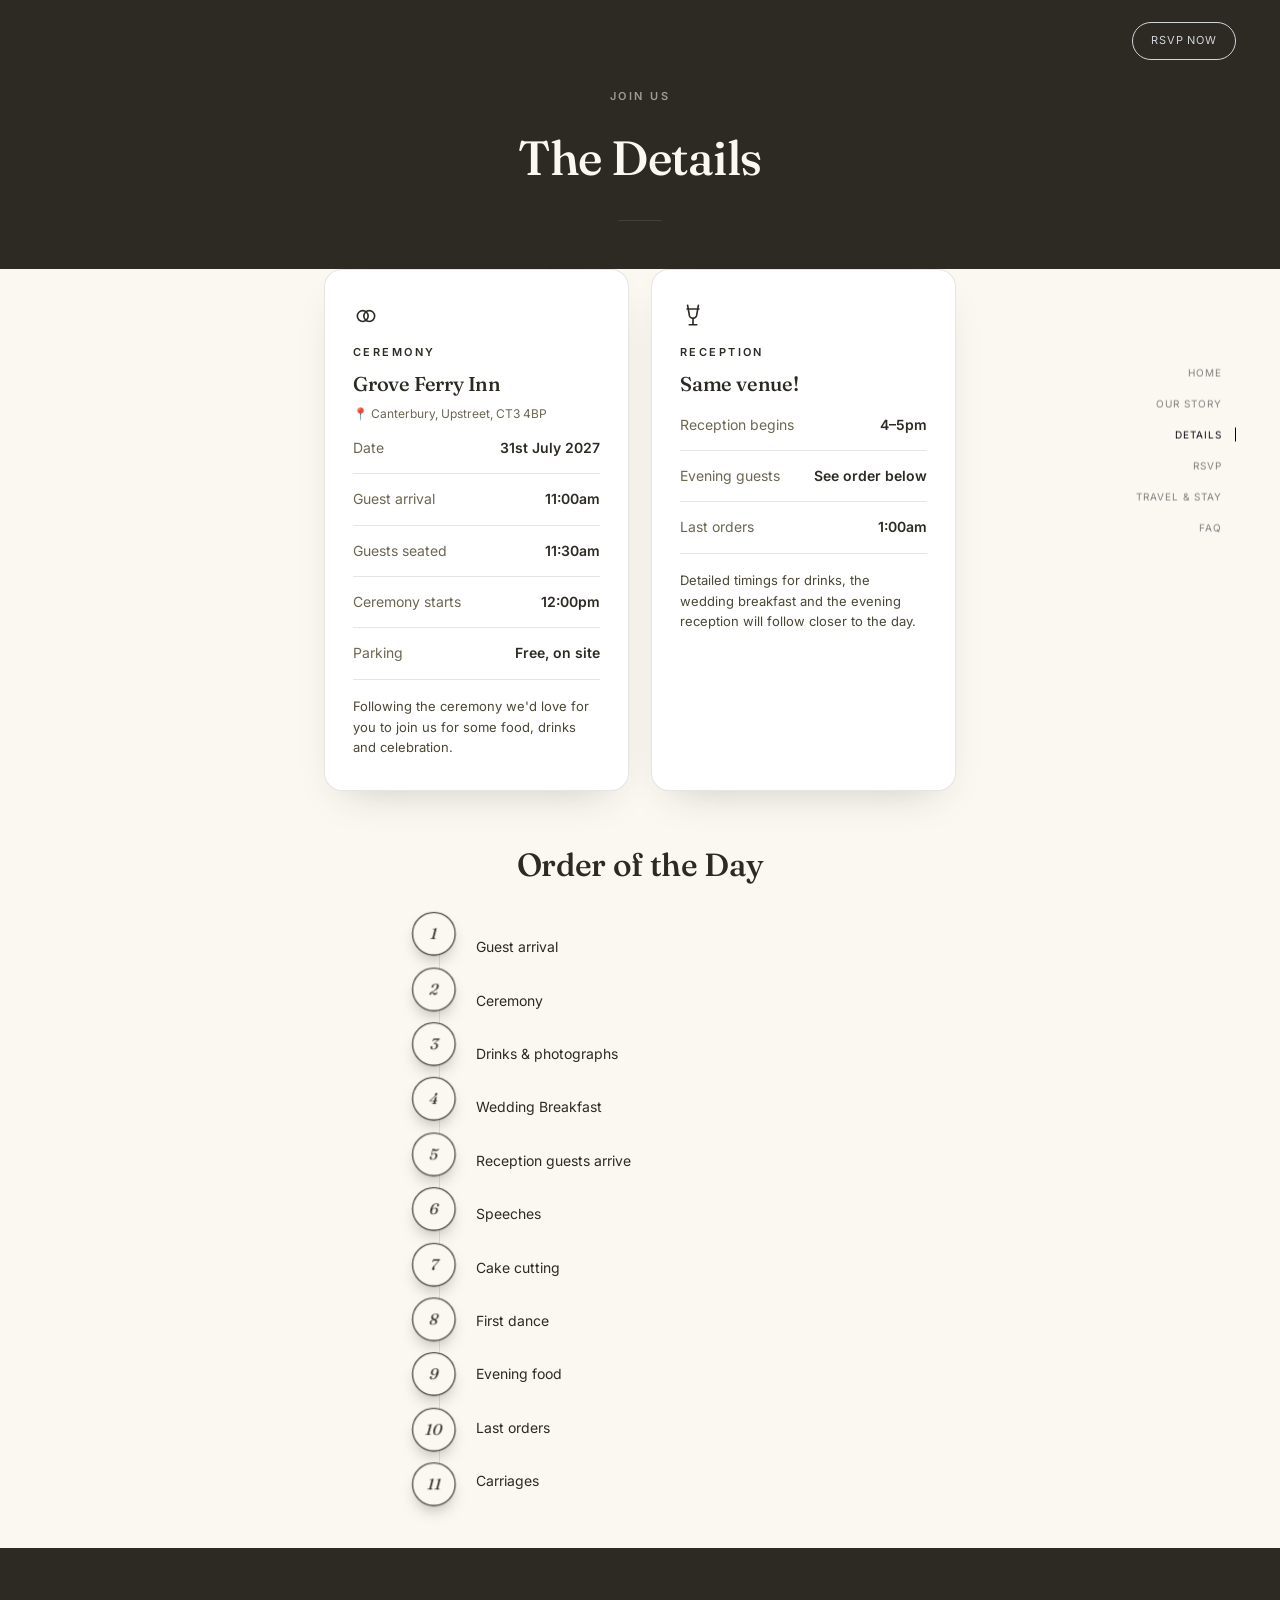
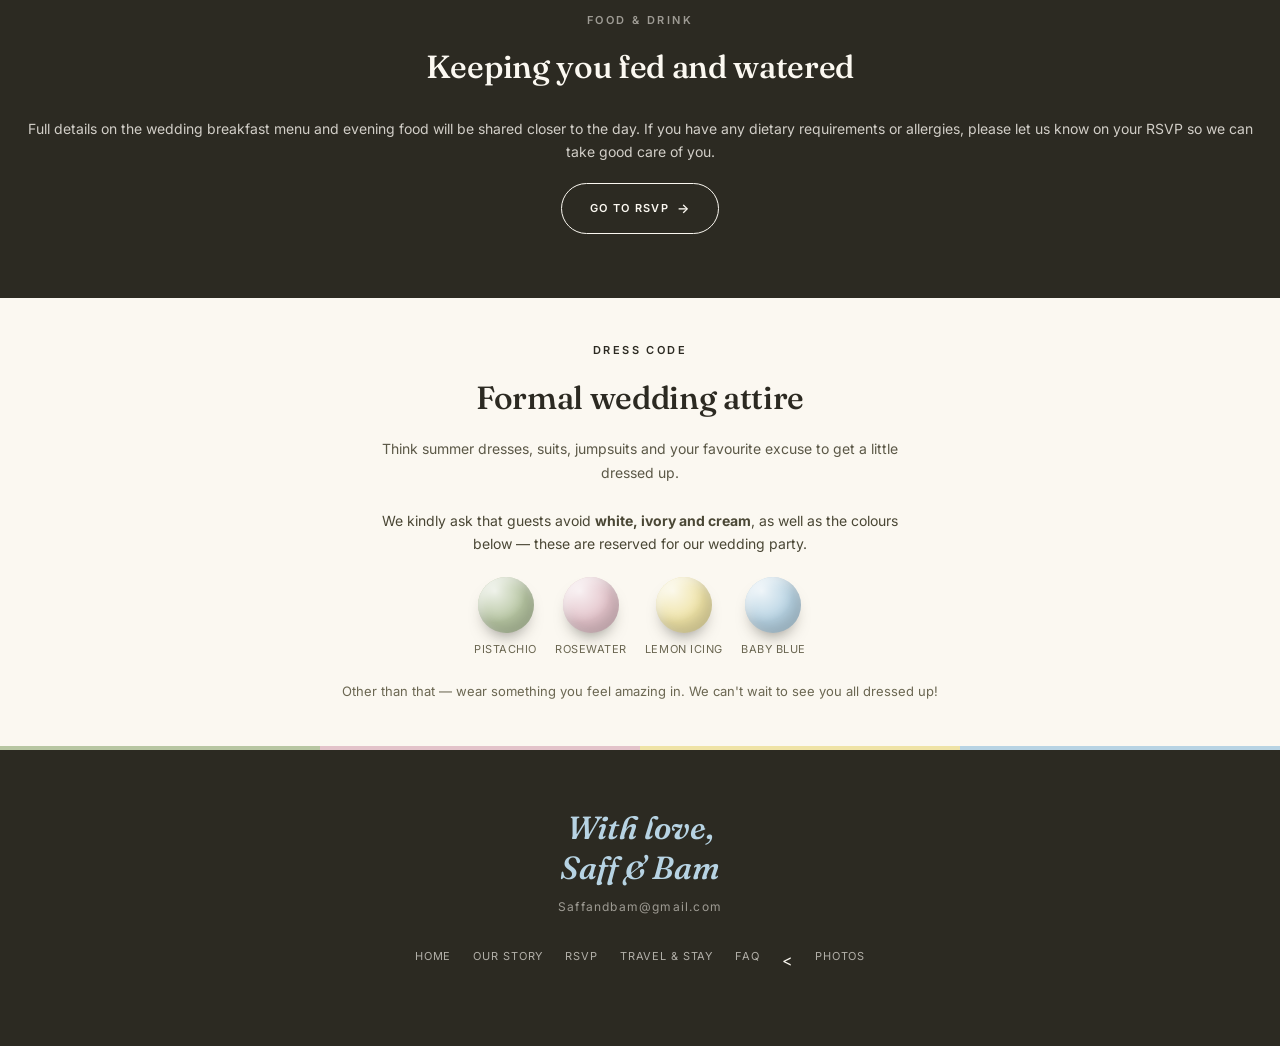
==== commit a410afa9: "Update details.html" ====
--- a/details.html
+++ b/details.html
@@ -174,7 +174,7 @@
   <div class="tag">Saffandbam@gmail.com</div>
   <nav class="foot-nav">
     <a href="index.html">Home</a><a href="our-story.html">Our Story</a><a href="rsvp.html">RSVP</a>
-    <a href="travel-stay.html">Travel &amp; Stay</a><a href="faq.html">FAQ</a><a href="gifts.html">Gifts</a><a href="photos.html">Photos</a>
+    <a href="travel-stay.html">Travel &amp; Stay</a><a href="faq.html">FAQ</a><<a href="photos.html">Photos</a>
   </nav>
 </footer>
 
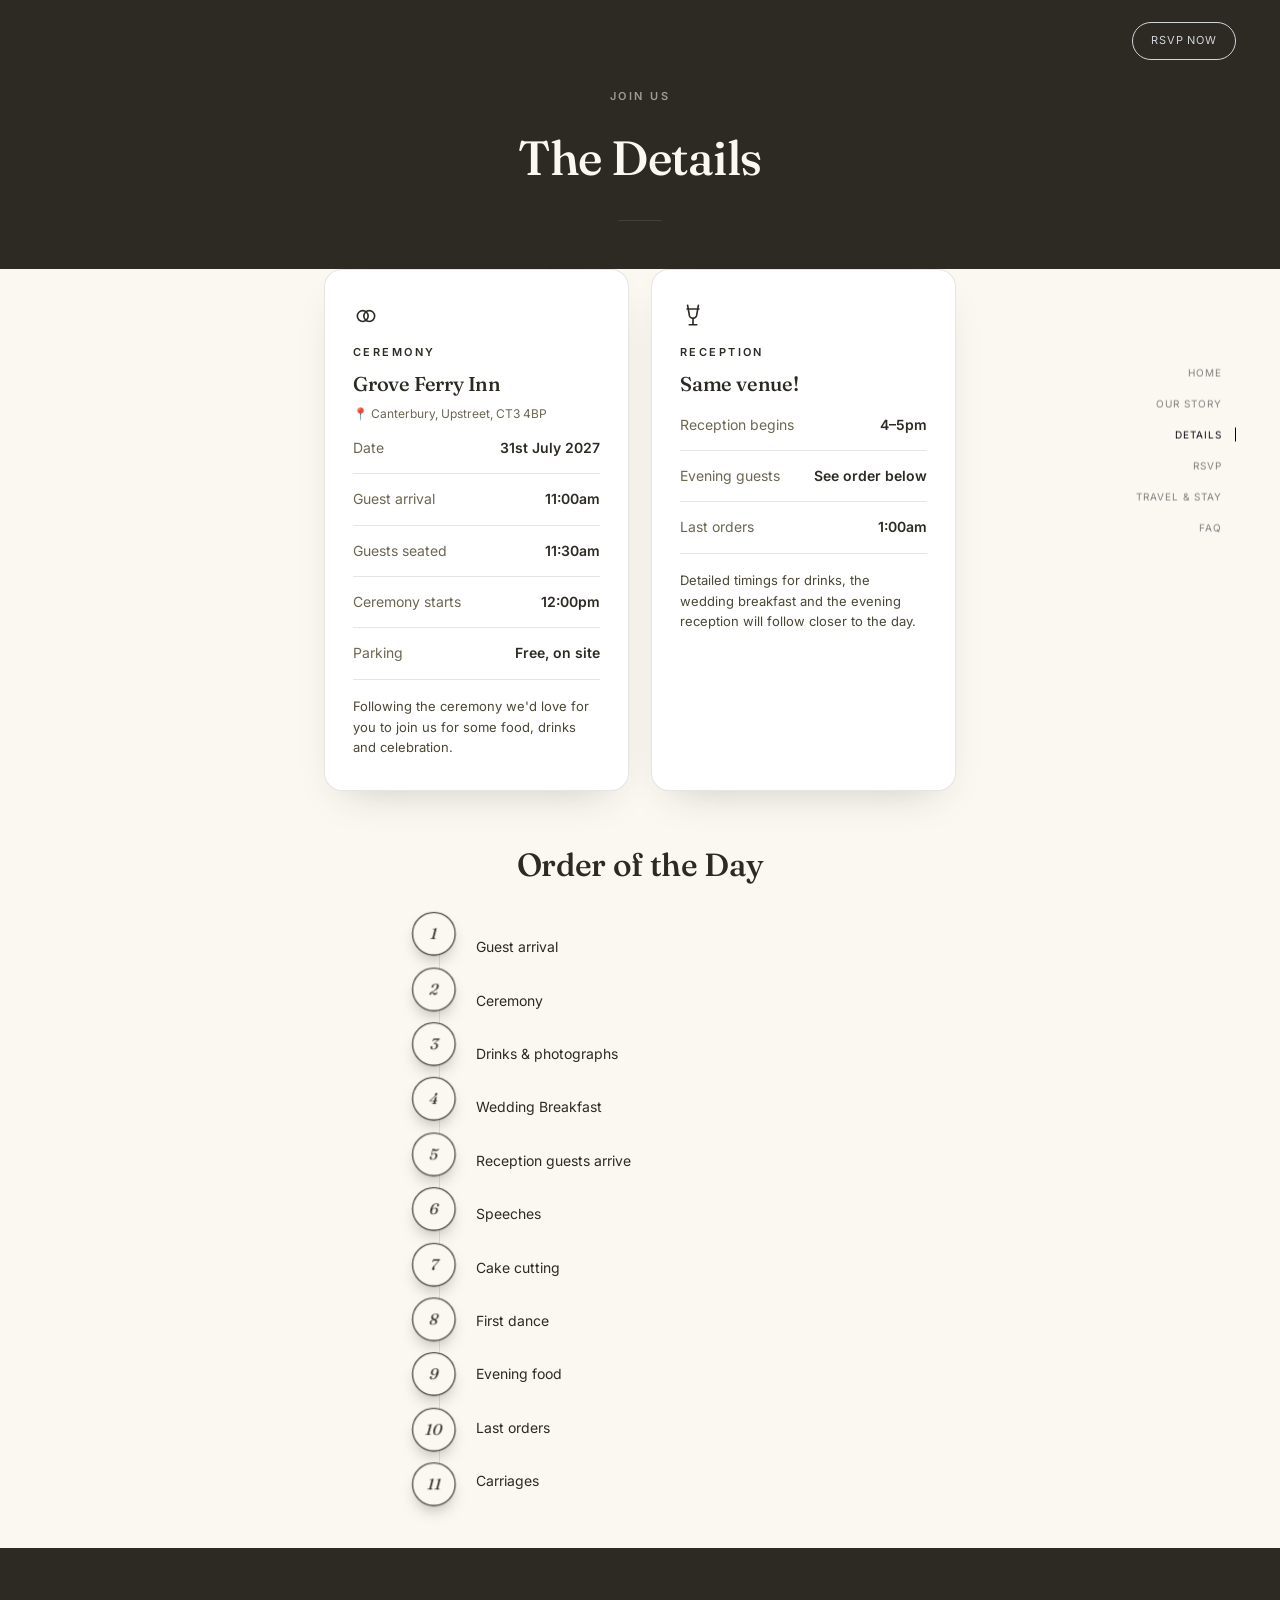
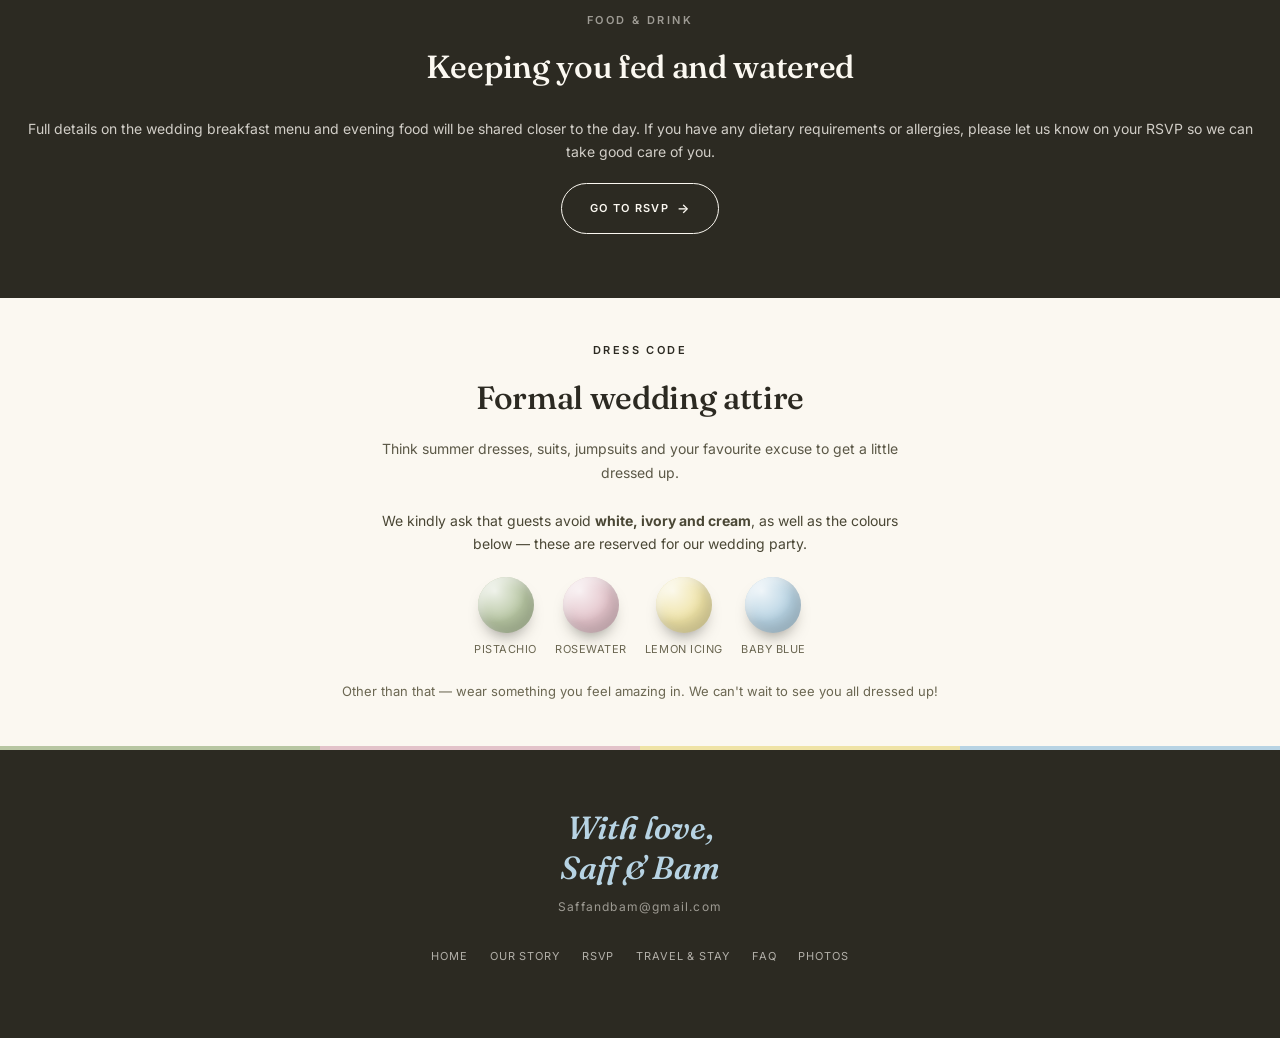
==== commit d9365086: "Update details.html" ====
--- a/details.html
+++ b/details.html
@@ -174,7 +174,7 @@
   <div class="tag">Saffandbam@gmail.com</div>
   <nav class="foot-nav">
     <a href="index.html">Home</a><a href="our-story.html">Our Story</a><a href="rsvp.html">RSVP</a>
-    <a href="travel-stay.html">Travel &amp; Stay</a><a href="faq.html">FAQ</a><<a href="photos.html">Photos</a>
+    <a href="travel-stay.html">Travel &amp; Stay</a><a href="faq.html">FAQ</a><a href="photos.html">Photos</a>
   </nav>
 </footer>
 
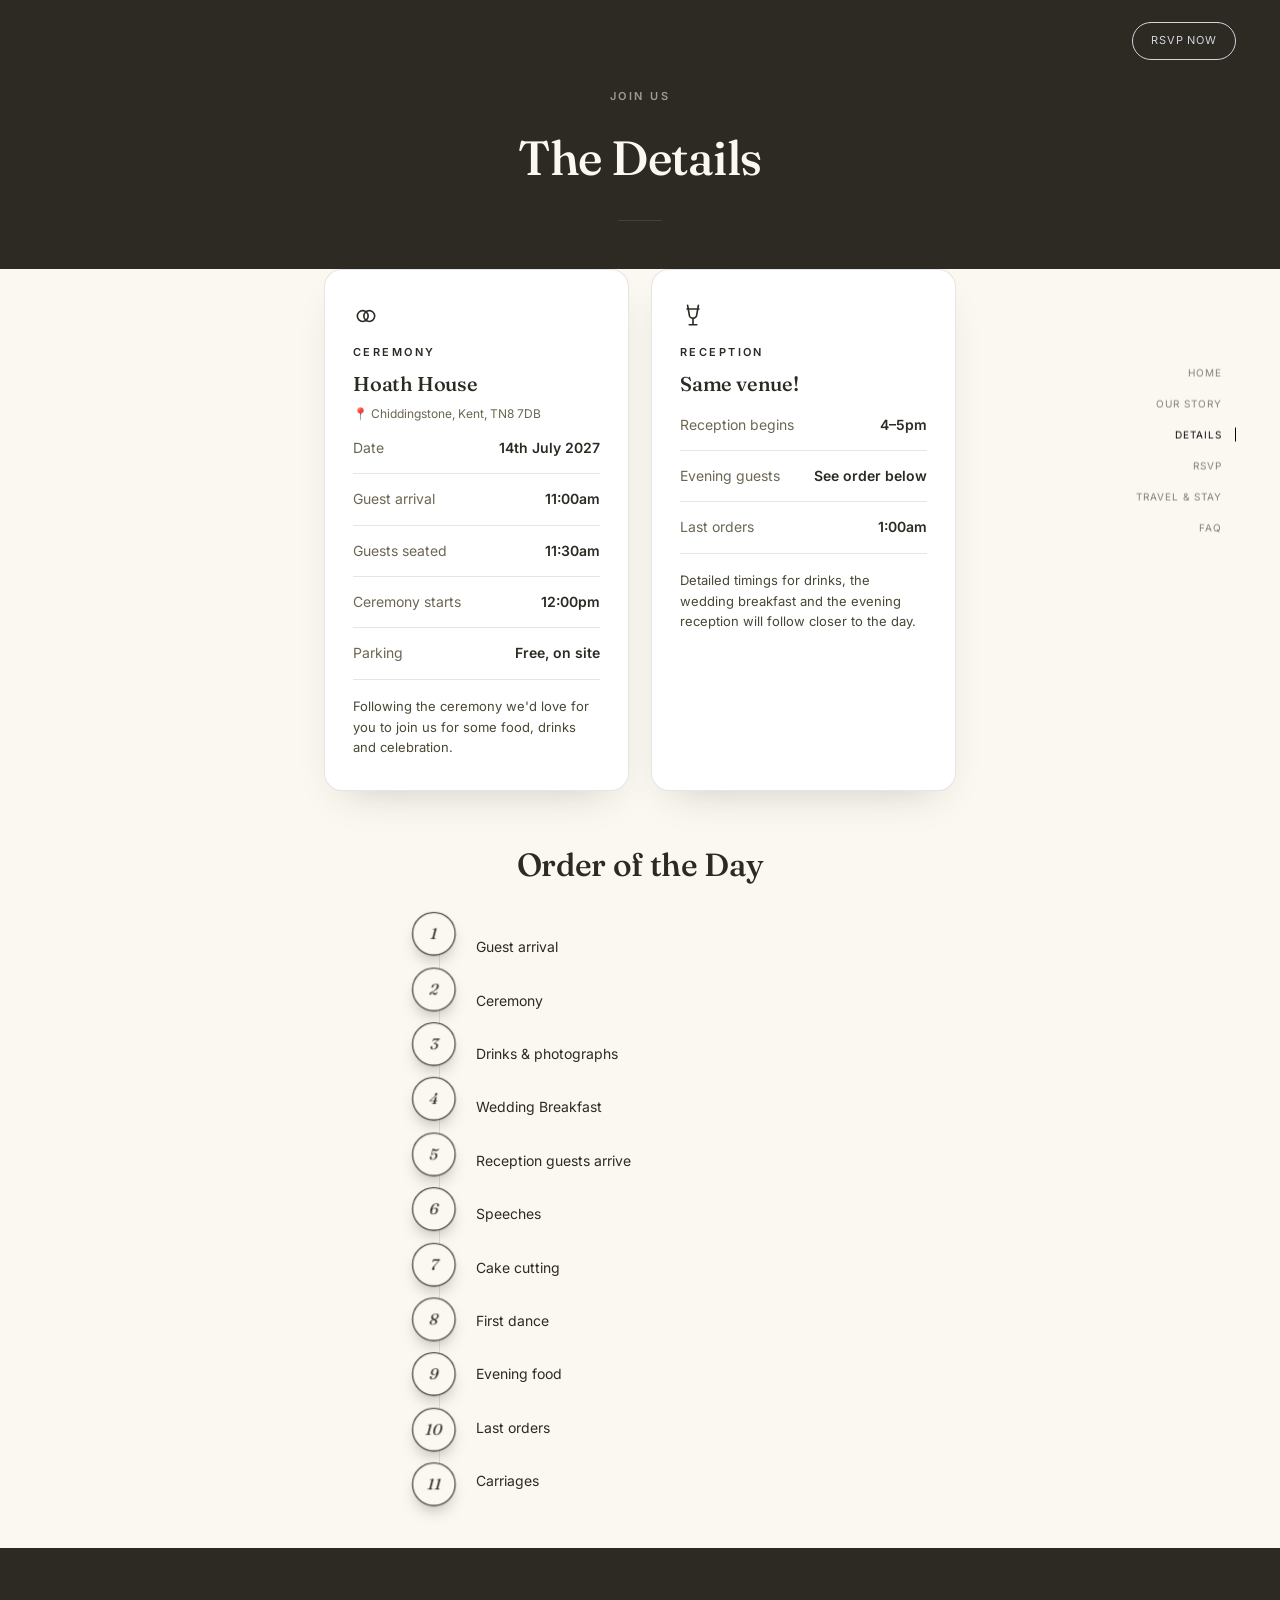
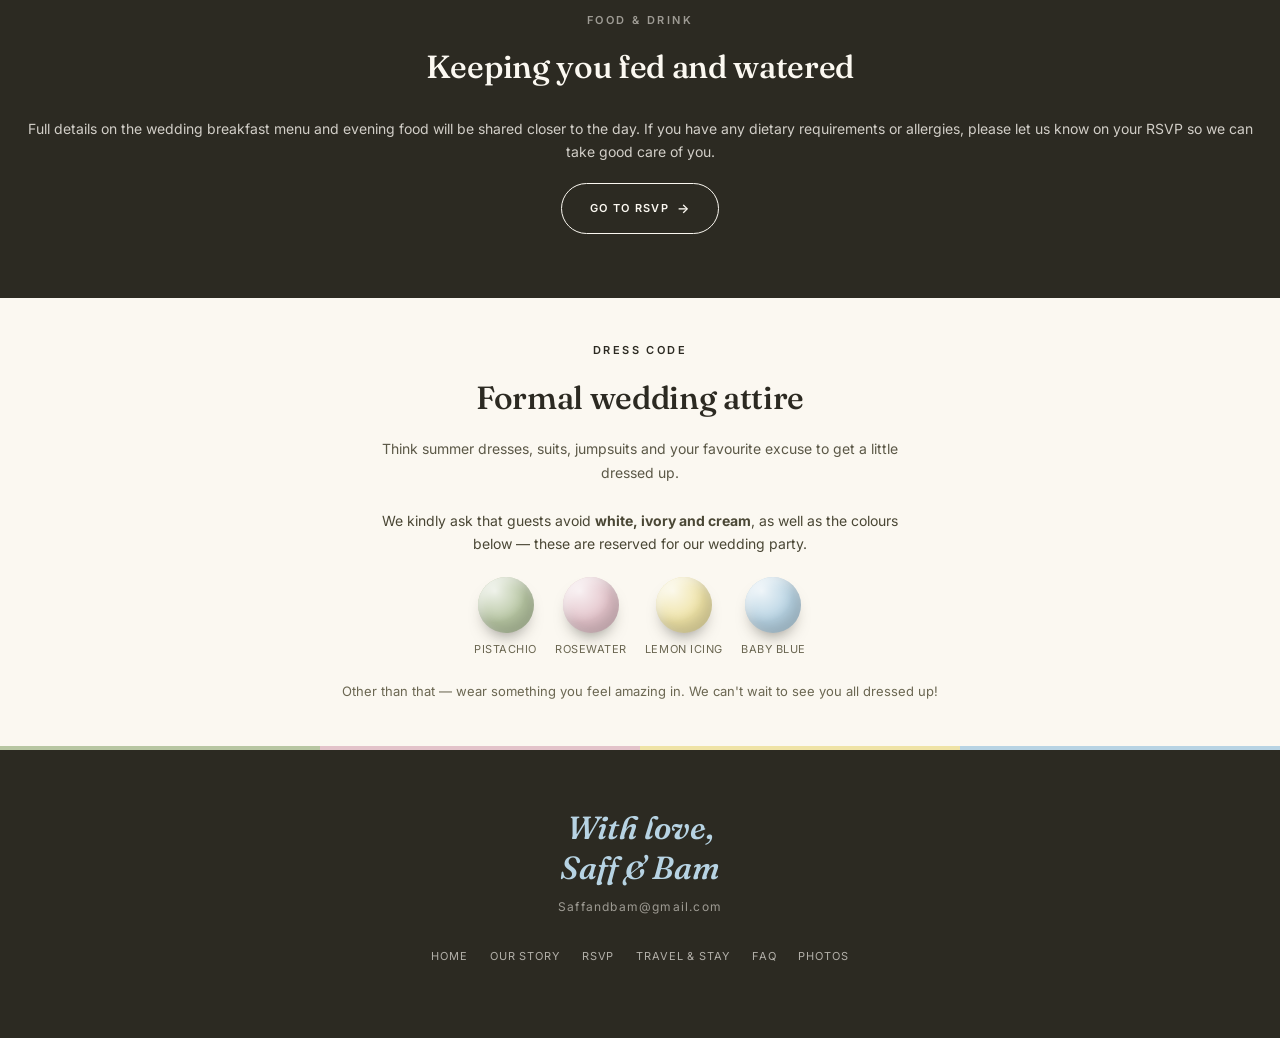
==== commit 948c4d52: "Update details.html" ====
--- a/details.html
+++ b/details.html
@@ -99,9 +99,9 @@
     <div class="card">
       <svg class="card-icon" viewBox="0 0 24 24" fill="none" stroke="currentColor" stroke-width="1.5" stroke-linecap="round" stroke-linejoin="round"><circle cx="9" cy="13" r="5"/><circle cx="15" cy="13" r="5"/></svg>
       <div class="eyebrow">Ceremony</div>
-      <h3 style="margin-top:6px;font-size:20px;">Grove Ferry Inn</h3>
-      <p style="margin-top:4px;font-size:12px;color:#6b6752;">📍 Canterbury, Upstreet, CT3 4BP</p>
-      <div class="detail-row"><span class="k">Date</span><span class="v">31st July 2027</span></div>
+      <h3 style="margin-top:6px;font-size:20px;">Hoath House </h3>
+      <p style="margin-top:4px;font-size:12px;color:#6b6752;">📍 Chiddingstone, Kent, TN8 7DB</p>
+      <div class="detail-row"><span class="k">Date</span><span class="v">14th July 2027</span></div>
       <div class="detail-row"><span class="k">Guest arrival</span><span class="v">11:00am</span></div>
       <div class="detail-row"><span class="k">Guests seated</span><span class="v">11:30am</span></div>
       <div class="detail-row"><span class="k">Ceremony starts</span><span class="v">12:00pm</span></div>
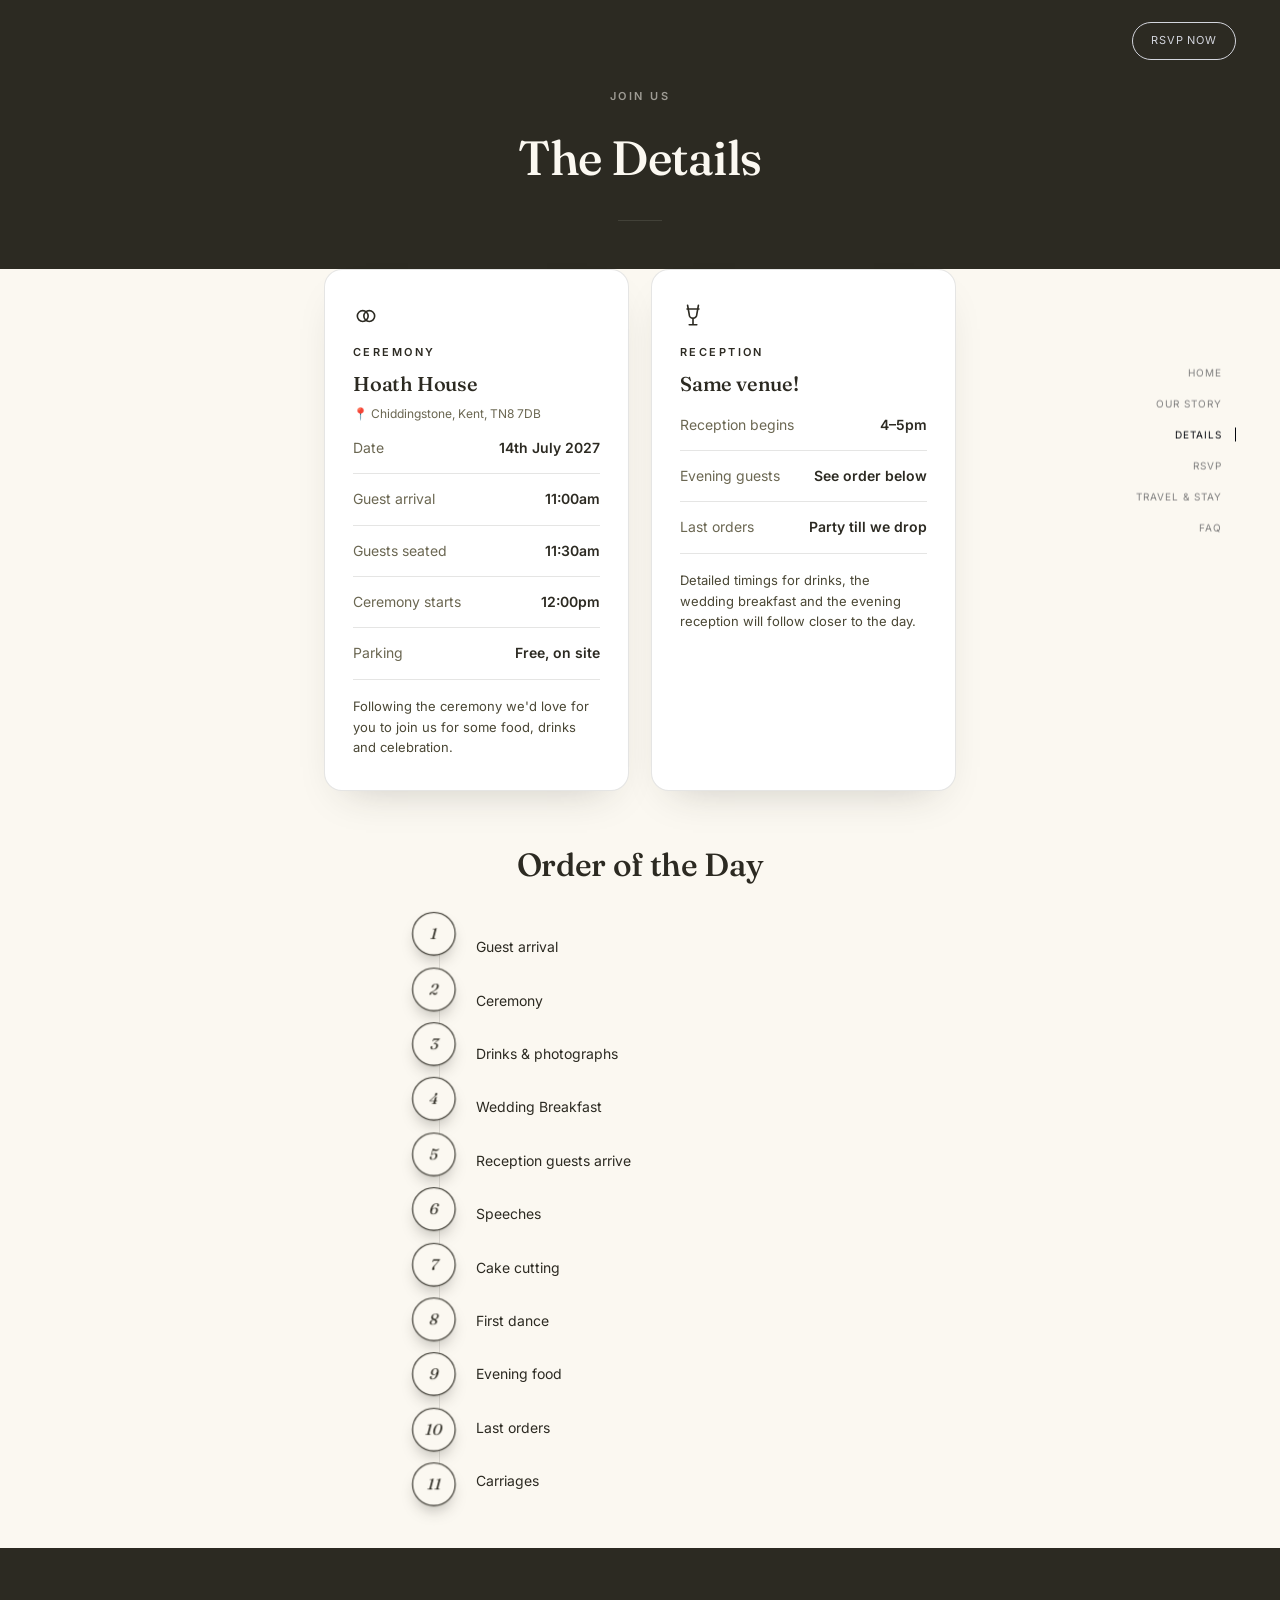
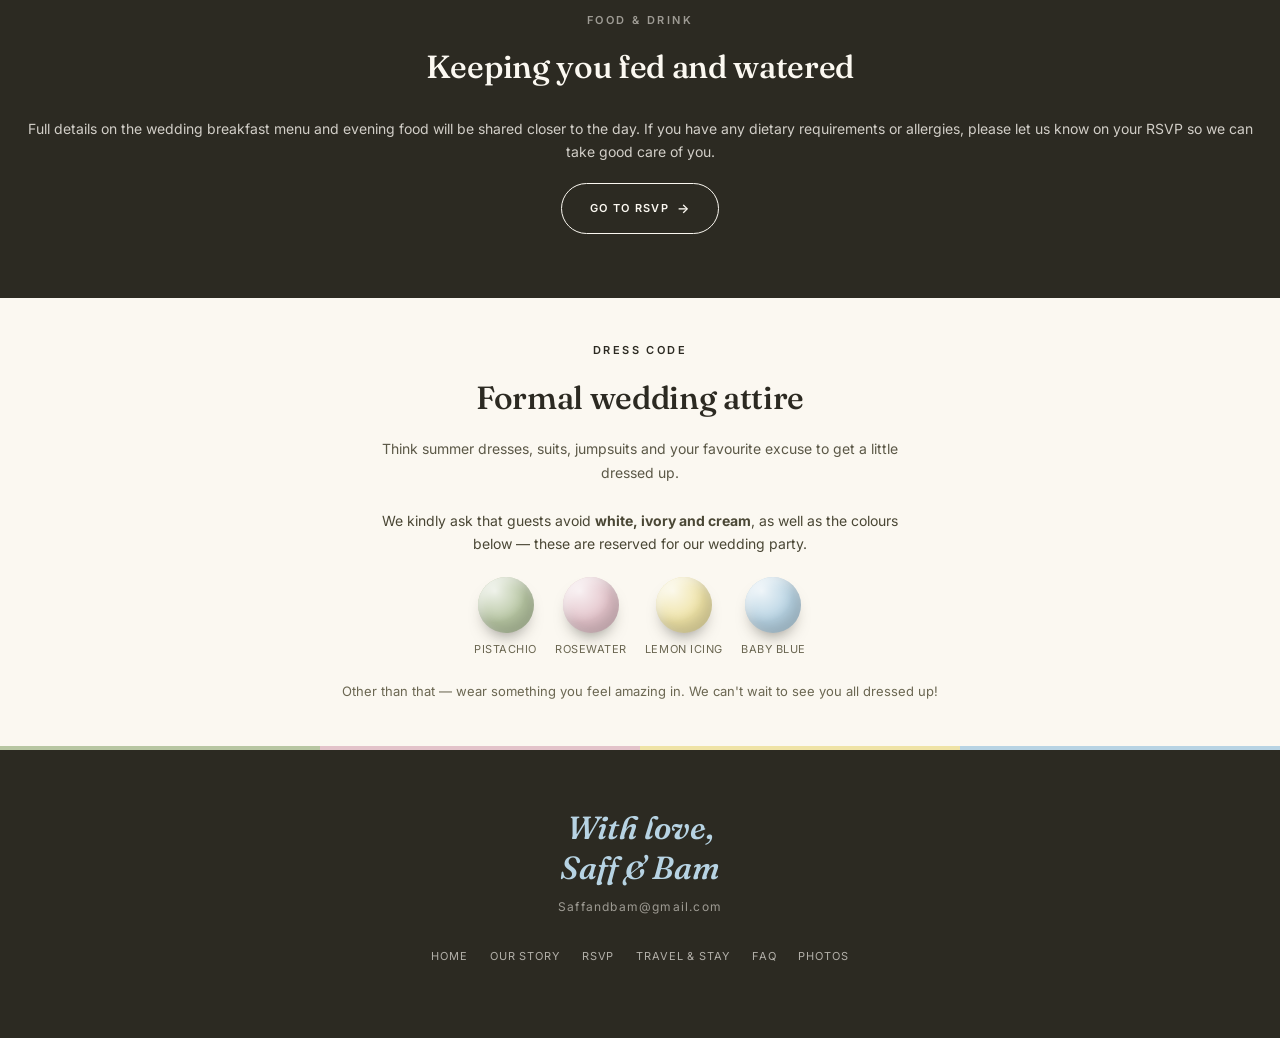
==== commit daaf19ce: "Update details.html" ====
--- a/details.html
+++ b/details.html
@@ -114,7 +114,7 @@
       <h3 style="margin-top:6px;font-size:20px;">Same venue!</h3>
       <div class="detail-row"><span class="k">Reception begins</span><span class="v">4–5pm</span></div>
       <div class="detail-row"><span class="k">Evening guests</span><span class="v">See order below</span></div>
-      <div class="detail-row"><span class="k">Last orders</span><span class="v">1:00am</span></div>
+      <div class="detail-row"><span class="k">Last orders</span><span class="v">Party till we drop</span></div>
       <p style="margin-top:16px;font-size:13px;color:#4a4735;">Detailed timings for drinks, the wedding breakfast and the evening reception will follow closer to the day.</p>
     </div>
   </div>
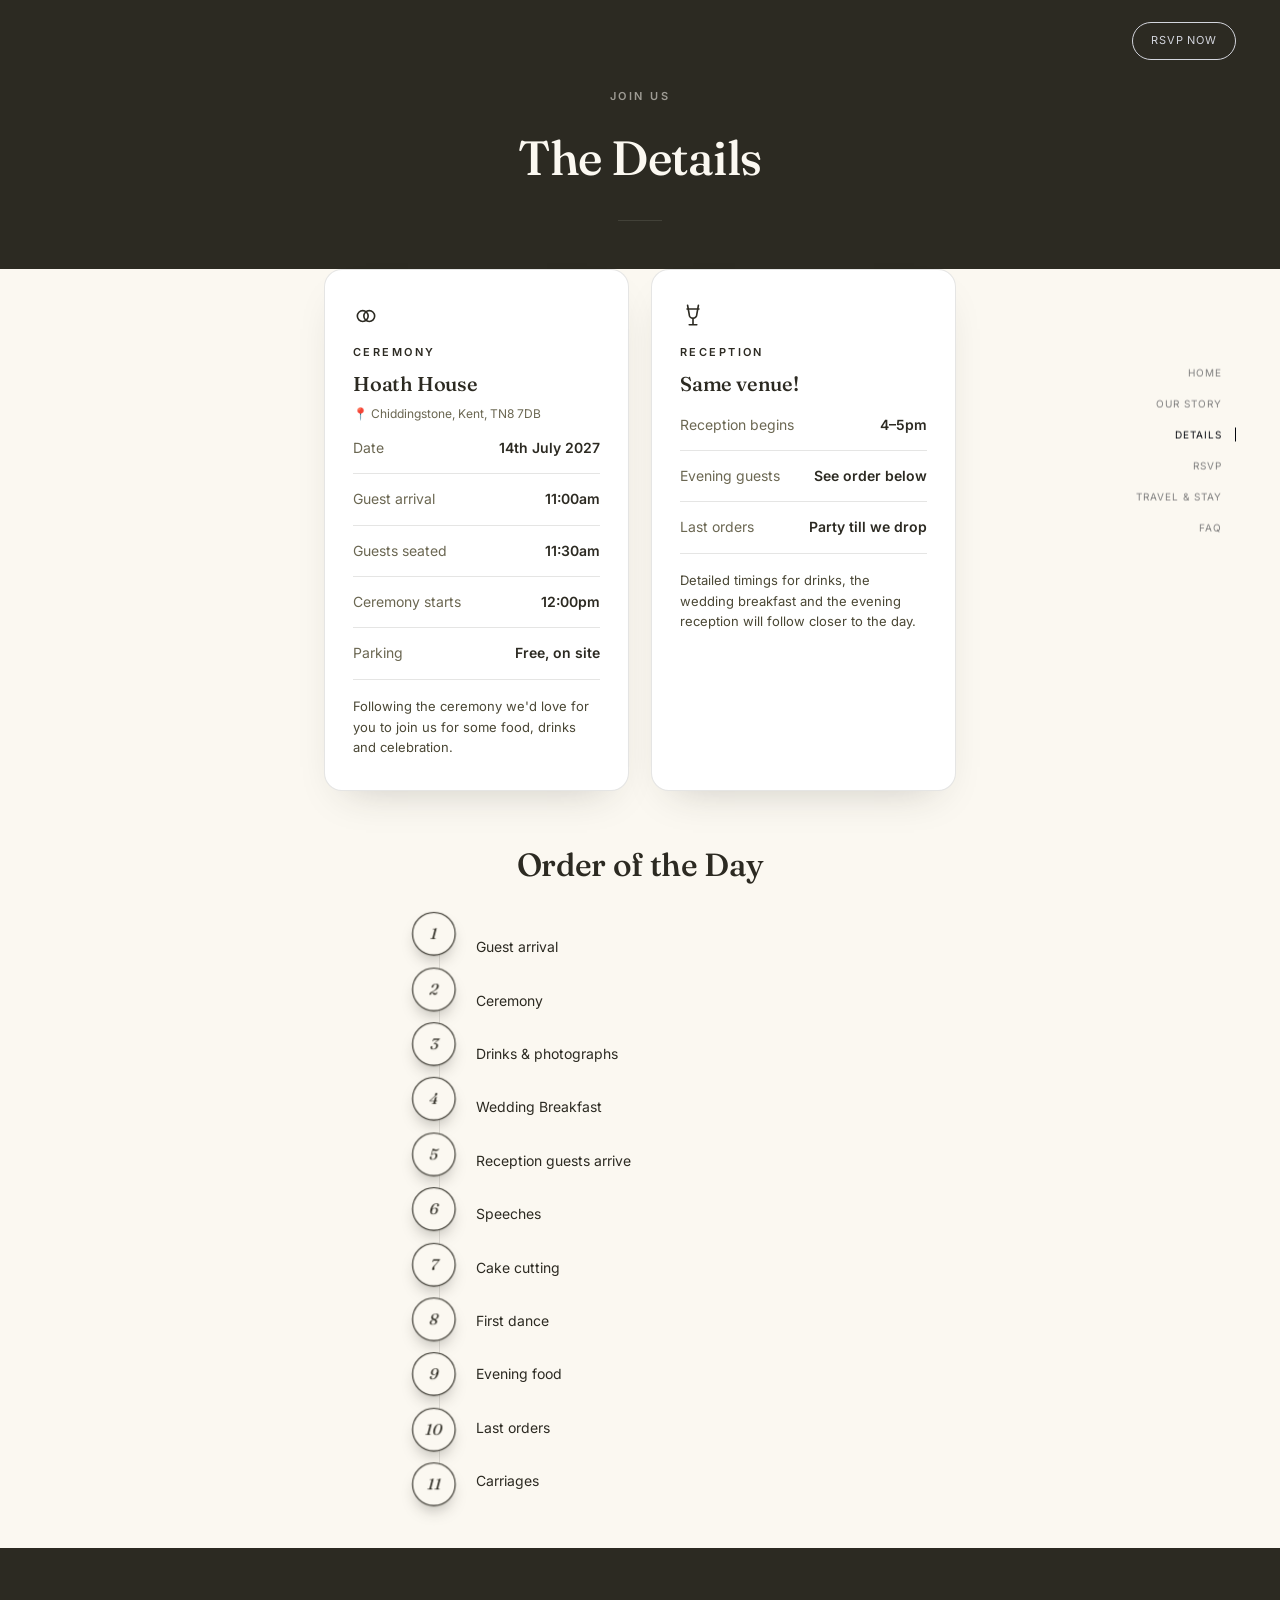
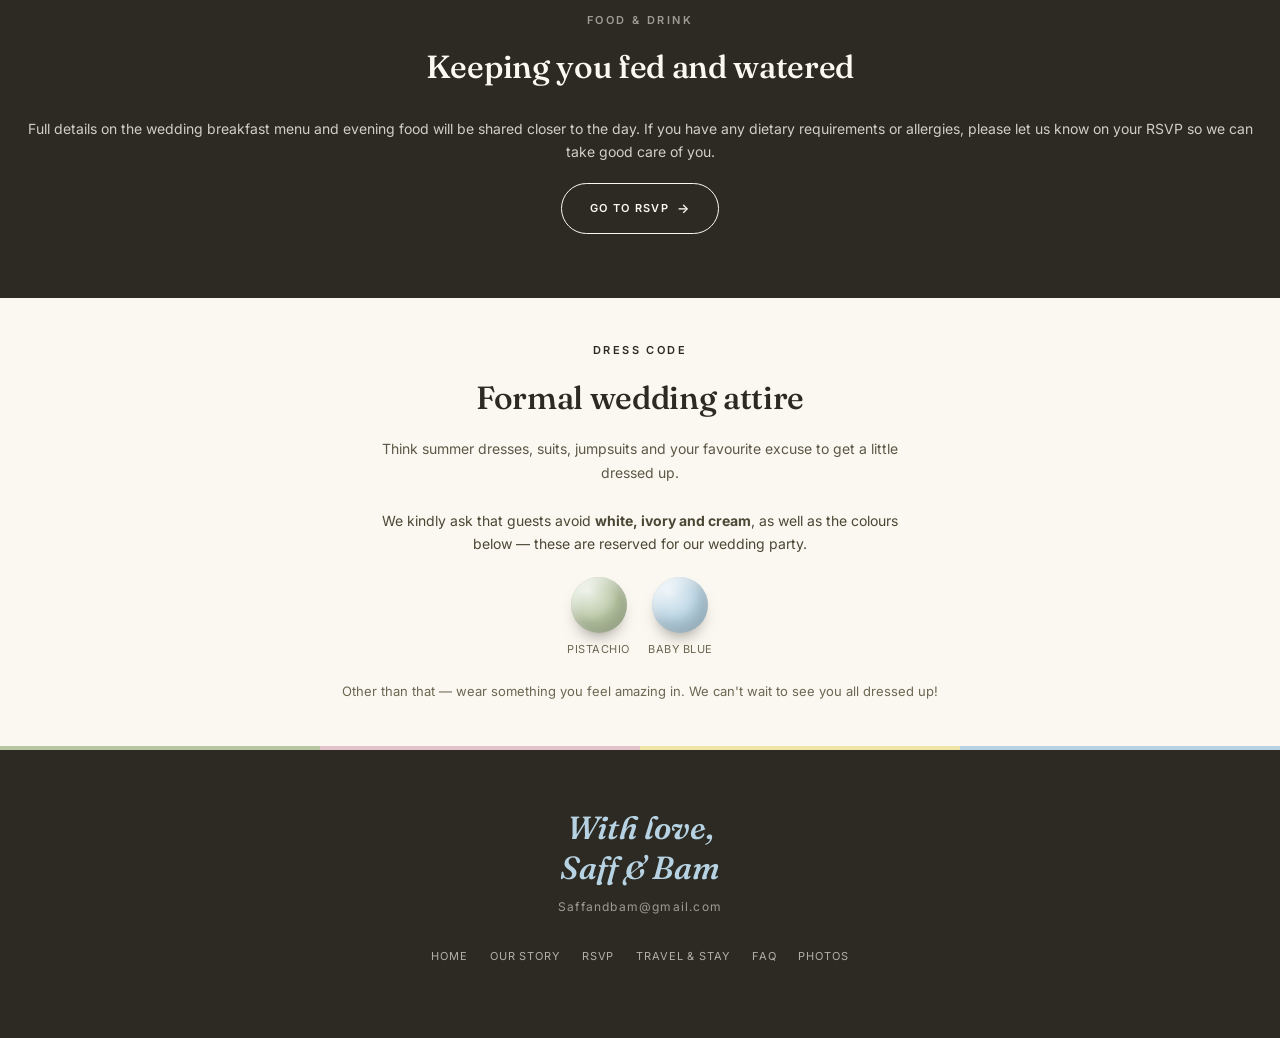
==== commit 336e3a4e: "Update details.html" ====
--- a/details.html
+++ b/details.html
@@ -160,8 +160,6 @@
 
   <div class="swatch-row">
     <div class="swatch-lg"><div class="dot" style="background:var(--pistachio);"></div><div class="name">Pistachio</div></div>
-    <div class="swatch-lg"><div class="dot" style="background:var(--rosewater);"></div><div class="name">Rosewater</div></div>
-    <div class="swatch-lg"><div class="dot" style="background:var(--lemon);"></div><div class="name">Lemon Icing</div></div>
     <div class="swatch-lg"><div class="dot" style="background:var(--babyblue);"></div><div class="name">Baby Blue</div></div>
   </div>
 
